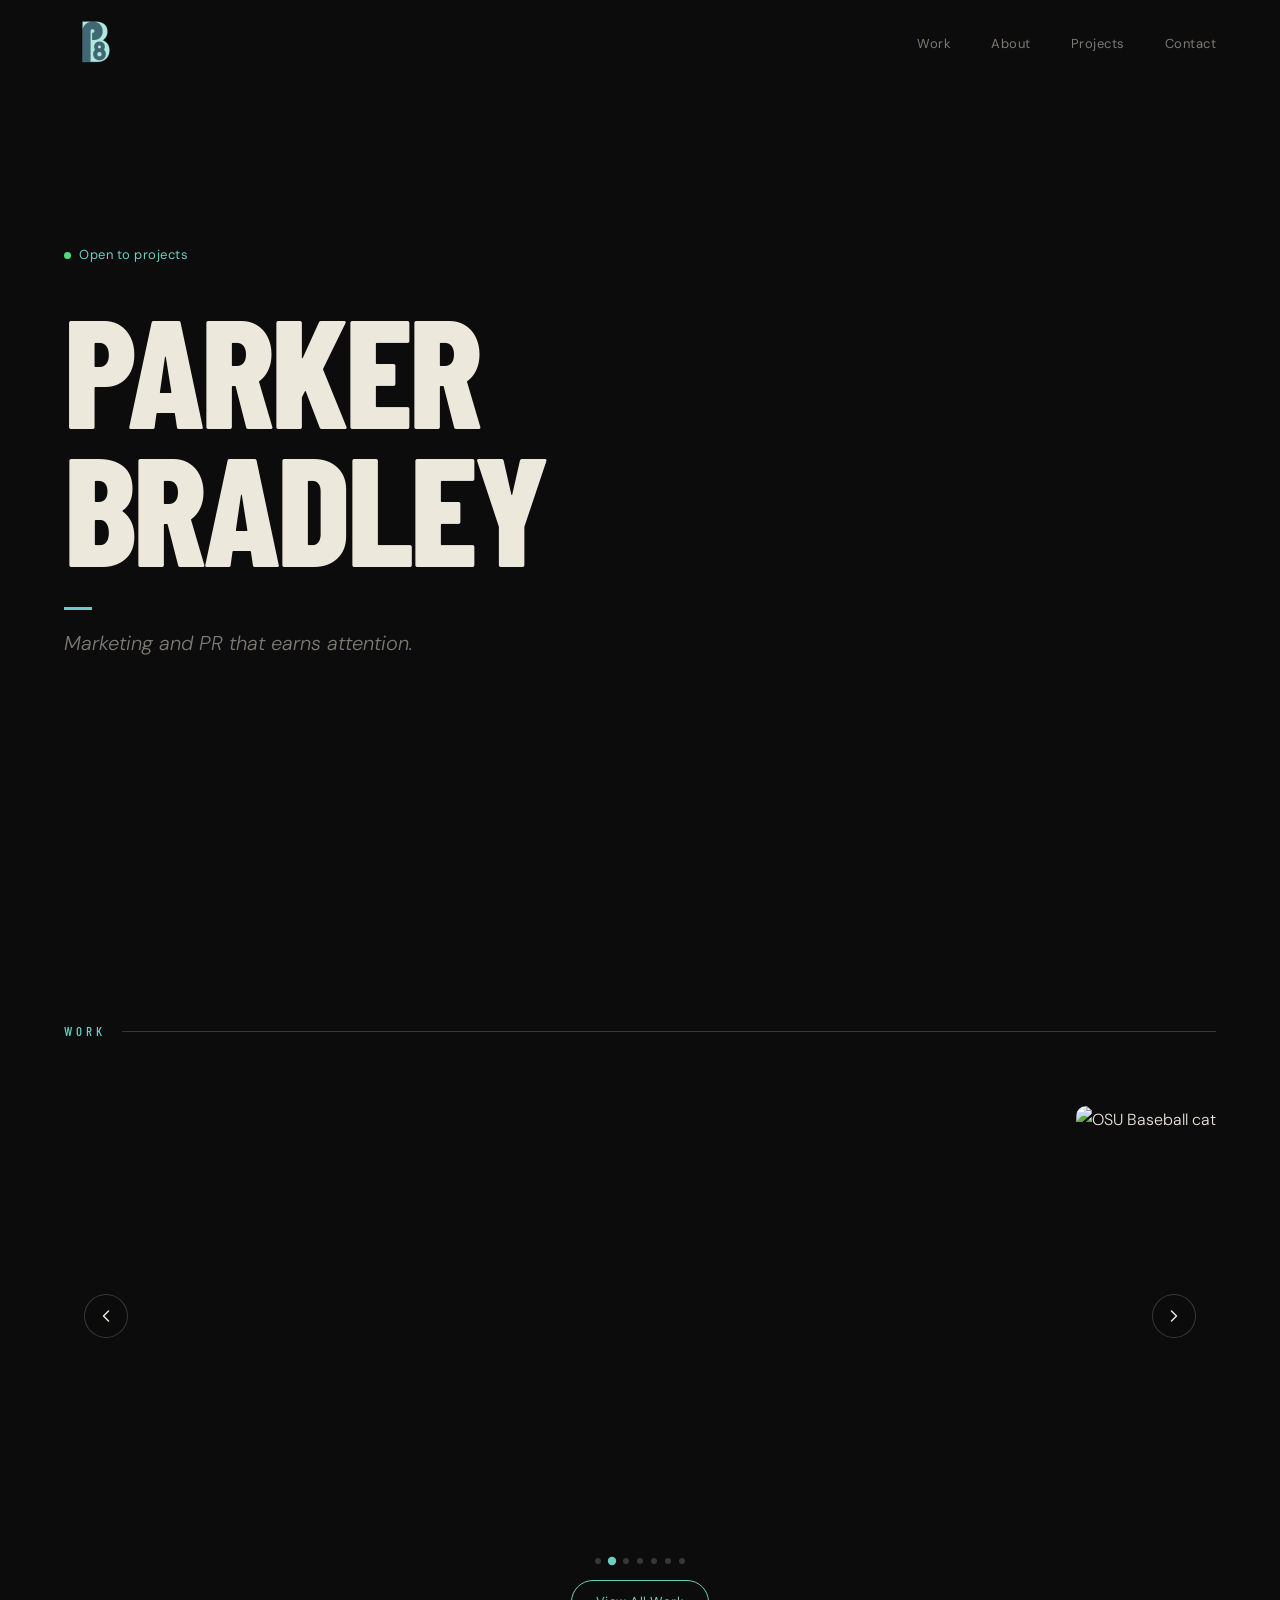
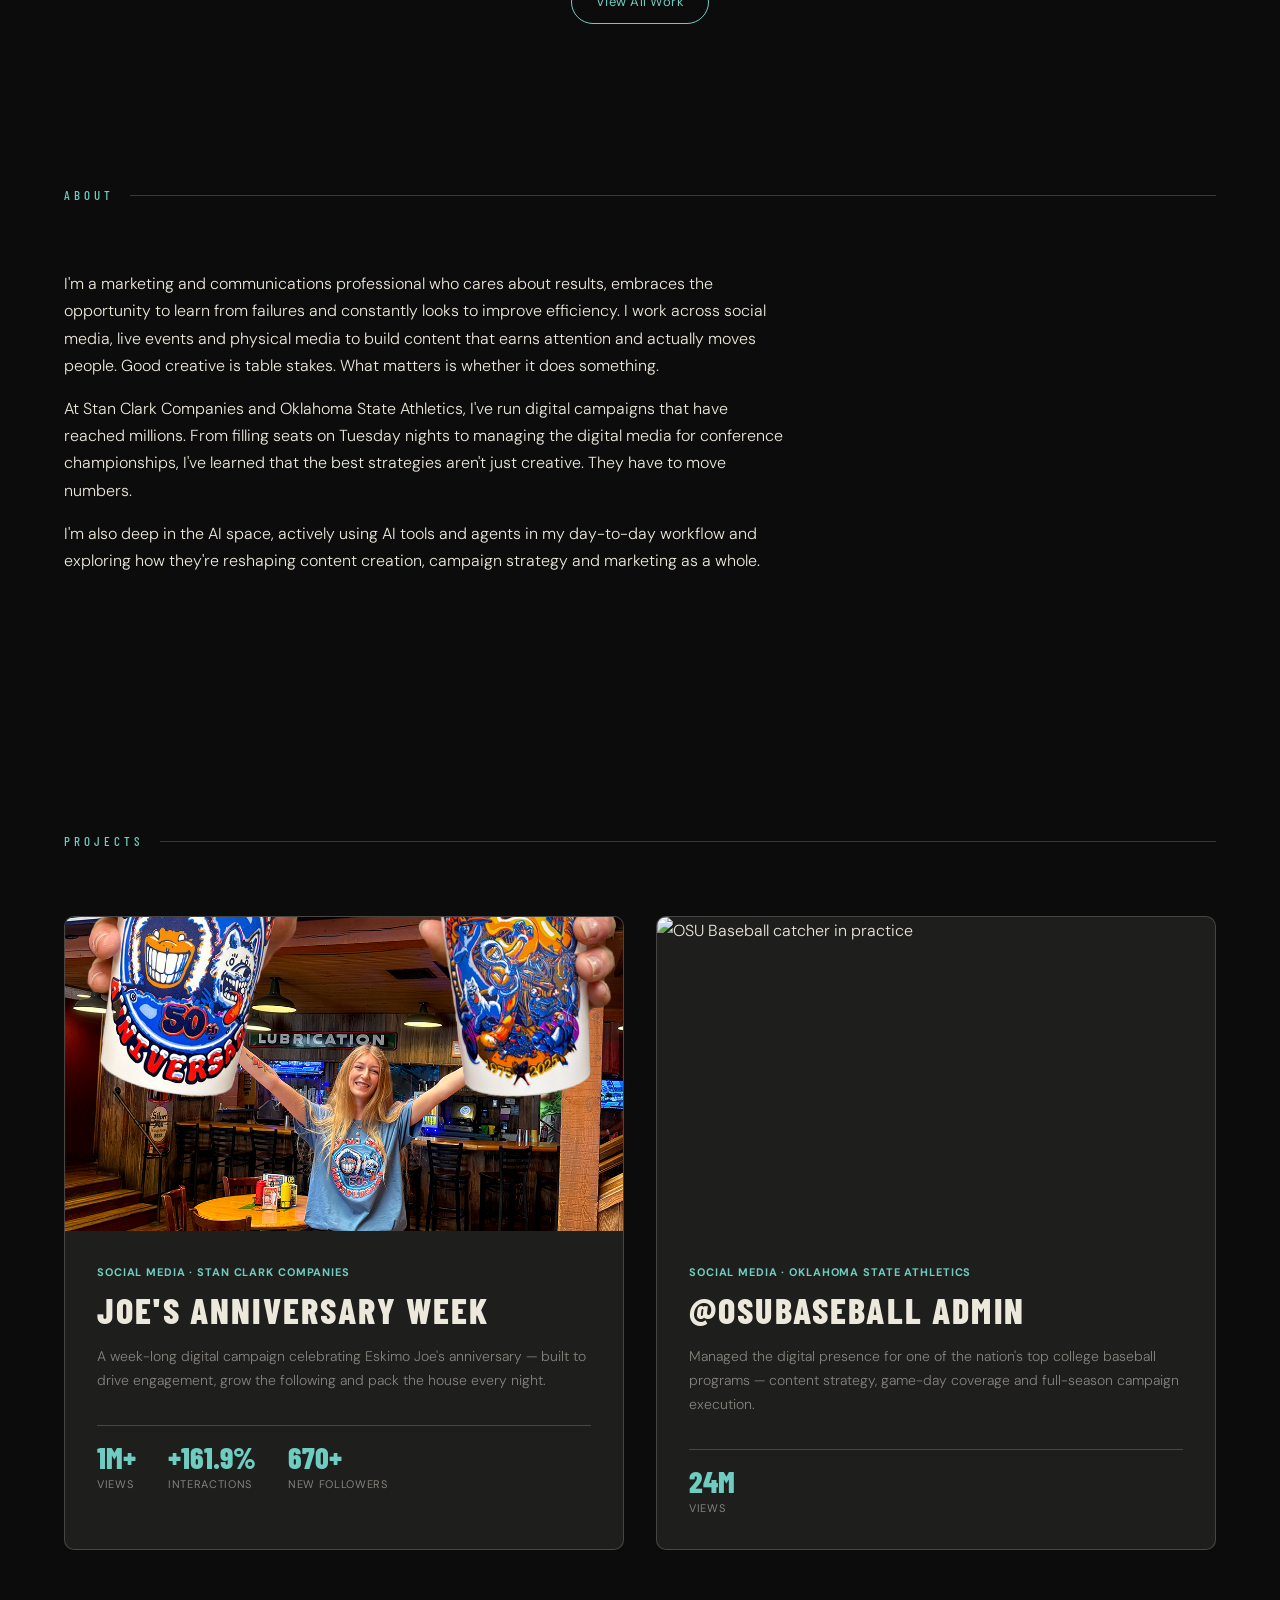
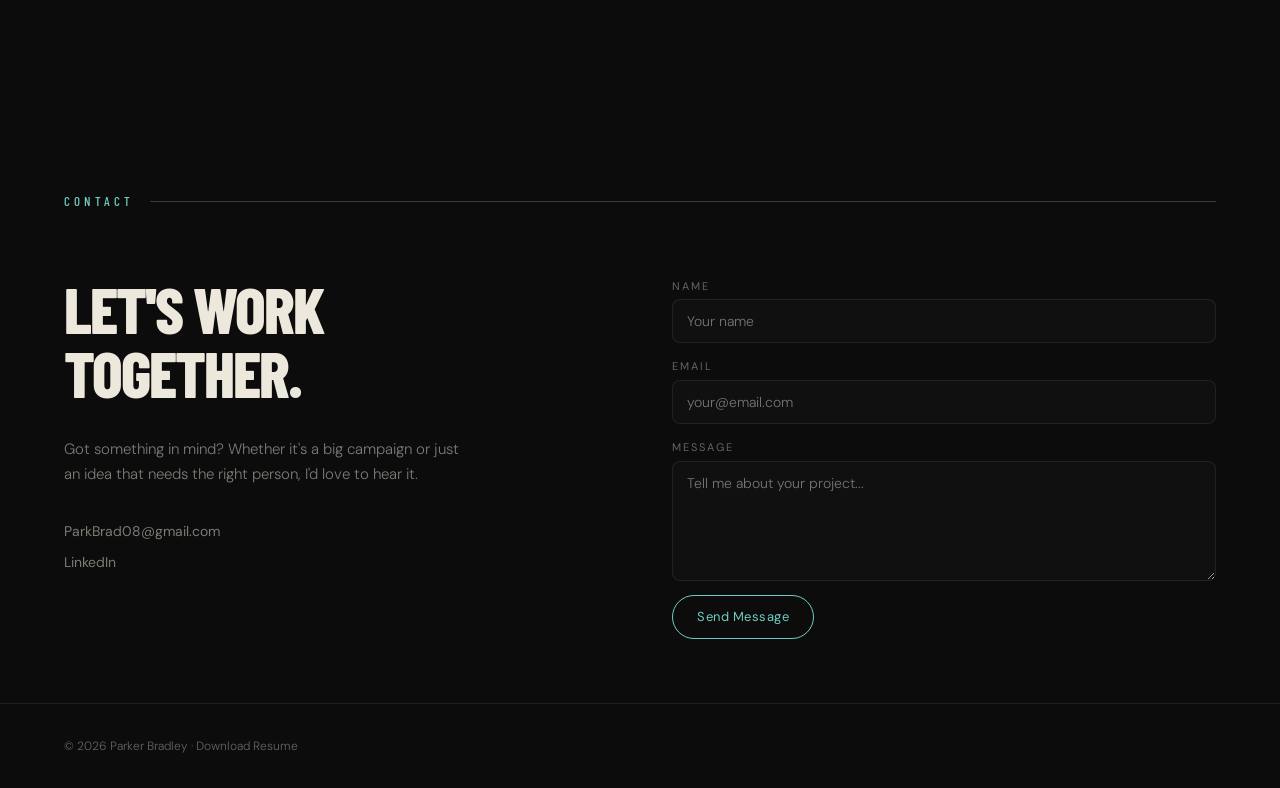
==== index.html @ 289e2619 "Increase project card title letter-spacing for readability Co-Authored-By: Claude Sonnet 4.6 <norepl" ====
<!DOCTYPE html>
<html lang="en">
<head>
  <meta charset="UTF-8">
  <meta name="viewport" content="width=device-width, initial-scale=1.0">
  <title>Parker Bradley — Marketing, Communications, AI</title>
  <meta name="description" content="Marketing and PR that earns attention. Portfolio of Parker Bradley — Marketing & PR Director for Eskimo Joe's and Mexico Joe's in Stillwater, OK.">

  <!-- Canonical -->
  <link rel="canonical" href="https://parkerbradley.xyz/">

  <!-- Open Graph -->
  <meta property="og:type" content="website">
  <meta property="og:url" content="https://parkerbradley.xyz/">
  <meta property="og:title" content="Parker Bradley — Marketing, Communications, AI">
  <meta property="og:description" content="Marketing and PR that earns attention. Portfolio of Parker Bradley — digital campaigns, social media and brand storytelling for Eskimo Joe's and Oklahoma State Athletics.">
  <meta property="og:image" content="https://parkerbradley.xyz/assets/img/og-image.png">
  <meta property="og:image:width" content="1200">
  <meta property="og:image:height" content="630">
  <meta property="og:site_name" content="Parker Bradley">
  <meta property="og:locale" content="en_US">

  <!-- Twitter / X Card -->
  <meta name="twitter:card" content="summary_large_image">
  <meta name="twitter:title" content="Parker Bradley — Marketing, Communications, AI">
  <meta name="twitter:description" content="Marketing and PR that earns attention. Portfolio of Parker Bradley — digital campaigns, social media and brand storytelling.">
  <meta name="twitter:image" content="https://parkerbradley.xyz/assets/img/og-image.png">

  <!-- JSON-LD Structured Data -->
  <script type="application/ld+json">
  {
    "@context": "https://schema.org",
    "@type": "Person",
    "name": "Parker Bradley",
    "jobTitle": "Marketing, Communications & AI",
    "url": "https://parkerbradley.xyz",
    "email": "ParkBrad08@gmail.com",
    "address": {
      "@type": "PostalAddress",
      "addressLocality": "Stillwater",
      "addressRegion": "OK",
      "addressCountry": "US"
    },
    "sameAs": [
      "https://linkedin.com/in/parker-bradley08"
    ],
    "worksFor": [
      {
        "@type": "Organization",
        "name": "Eskimo Joe's / Mexico Joe's (Stan Clark Companies)"
      }
    ],
    "knowsAbout": ["Marketing", "Public Relations", "Digital Media", "Social Media Strategy", "Content Creation", "Brand Storytelling"]
  }
  </script>

  <!-- Fonts -->
  <link rel="preconnect" href="https://fonts.googleapis.com">
  <link rel="preconnect" href="https://fonts.gstatic.com" crossorigin>
  <link href="https://fonts.googleapis.com/css2?family=Barlow+Condensed:ital,wght@0,500;0,700;0,800;1,800&family=DM+Sans:ital,wght@0,300;0,400;0,700;1,300&display=swap" rel="stylesheet">

  <!-- Favicon -->
  <link rel="icon" href="assets/img/pb8-logo.png" type="image/png">

  <link rel="stylesheet" href="assets/css/style.css?v=4">
</head>
<body>

  <a href="#main-content" class="skip-nav">Skip to main content</a>

  <!-- ===== NAV ===== -->
  <nav class="nav" id="nav">
    <a href="#hero" class="nav-logo" id="nav-logo">
      <img src="assets/img/pb8-logo.png" alt="PB8">
    </a>
    <div class="nav-links">
      <a href="#work" class="nav-link active">Work</a>
      <a href="#about" class="nav-link">About</a>
      <a href="#projects" class="nav-link">Projects</a>
      <a href="#contact" class="nav-link">Contact</a>
    </div>
  </nav>

  <main id="main-content">

  <!-- ===== HERO ===== -->
  <section class="hero" id="hero">
    <div class="hero-content">
      <div class="availability-badge">
        <span class="availability-dot"></span>
        Open to projects
      </div>
      <h1 class="hero-name">Parker<br>Bradley</h1>
      <div class="hero-accent-line"></div>
      <p class="hero-tagline">Marketing and PR that earns attention.</p>
    </div>
  </section>

  <!-- ===== WORK ===== -->
  <section class="section" id="work">
    <div class="section-header">
      <span class="section-label">Work</span>
      <span class="section-rule"></span>
    </div>

    <div class="carousel">
      <button class="carousel-btn carousel-btn--prev" aria-label="Previous">
        <svg width="20" height="20" viewBox="0 0 20 20" fill="none"><path d="M12.5 15L7.5 10L12.5 5" stroke="currentColor" stroke-width="1.5" stroke-linecap="round" stroke-linejoin="round"/></svg>
      </button>
      <div class="carousel-track" id="carousel-track">
        <div class="carousel-item" data-src="assets/video/hoco.mp4" data-type="video">
          <video src="assets/video/hoco.mp4" autoplay muted loop playsinline></video>
        </div>
        <div class="carousel-item" data-src="assets/video/ornament-stir.mp4" data-type="video">
          <video src="assets/video/ornament-stir.mp4" autoplay muted loop playsinline></video>
        </div>
        <div class="carousel-item" data-src="assets/img/48421152_240530_regional_prac_BSB-23.jpg" data-type="image">
          <img src="assets/img/48421152_240530_regional_prac_BSB-23.jpg" alt="OSU Baseball catcher in practice">
        </div>
        <div class="carousel-item" data-src="assets/video/potato.mp4" data-type="video">
          <video src="assets/video/potato.mp4" autoplay muted loop playsinline></video>
        </div>
        <div class="carousel-item" data-src="assets/video/glow-night.mp4" data-type="video">
          <video src="assets/video/glow-night.mp4" autoplay muted loop playsinline></video>
        </div>
        <div class="carousel-item" data-src="assets/video/cheese-fry.mp4" data-type="video">
          <video src="assets/video/cheese-fry.mp4" autoplay muted loop playsinline></video>
        </div>
        <div class="carousel-item" data-src="assets/video/ut-martin.mp4" data-type="video">
          <video src="assets/video/ut-martin.mp4" autoplay muted loop playsinline></video>
        </div>
      </div>
      <button class="carousel-btn carousel-btn--next" aria-label="Next">
        <svg width="20" height="20" viewBox="0 0 20 20" fill="none"><path d="M7.5 5L12.5 10L7.5 15" stroke="currentColor" stroke-width="1.5" stroke-linecap="round" stroke-linejoin="round"/></svg>
      </button>
    </div>

    <div class="carousel-dots" id="carousel-dots"></div>

    <div class="carousel-footer">
      <a href="work.html" class="btn-pill">View All Work</a>
    </div>

  </section>

  <!-- ===== ABOUT ===== -->
  <section class="section" id="about">
    <div class="section-header">
      <span class="section-label">About</span>
      <span class="section-rule"></span>
    </div>
    <div class="about-layout about-layout--full">
      <div class="about-text">
        <p>I'm a marketing and communications professional who cares about results, embraces the opportunity to learn from failures and constantly looks to improve efficiency. I work across social media, live events and physical media to build content that earns attention and actually moves people. Good creative is table stakes. What matters is whether it does something.</p>
        <p>At Stan Clark Companies and Oklahoma State Athletics, I've run digital campaigns that have reached millions. From filling seats on Tuesday nights to managing the digital media for conference championships, I've learned that the best strategies aren't just creative. They have to move numbers.</p>
        <p>I'm also deep in the AI space, actively using AI tools and agents in my day-to-day workflow and exploring how they're reshaping content creation, campaign strategy and marketing as a whole.</p>
      </div>
    </div>
  </section>

  <!-- ===== PROJECTS ===== -->
  <section class="section" id="projects">
    <div class="section-header fade-in">
      <span class="section-label">Projects</span>
      <span class="section-rule"></span>
    </div>

    <div class="projects-grid">

      <!-- Joe's Anniversary Week -->
      <div class="project-card">
        <div class="project-card-img">
          <img src="assets/img/anniv-big-cup.png" alt="Eskimo Joe's Anniversary Week">
        </div>
        <div class="project-card-body">
          <span class="project-tag">Social Media &middot; Stan Clark Companies</span>
          <h3 class="project-card-title">Joe's Anniversary Week</h3>
          <p class="project-card-desc">A week-long digital campaign celebrating Eskimo Joe's anniversary — built to drive engagement, grow the following and pack the house every night.</p>
          <div class="project-stats">
            <div class="project-stat">
              <span class="project-stat-value">1M+</span>
              <span class="project-stat-label">Views</span>
            </div>
            <div class="project-stat">
              <span class="project-stat-value">+161.9%</span>
              <span class="project-stat-label">Interactions</span>
            </div>
            <div class="project-stat">
              <span class="project-stat-value">670+</span>
              <span class="project-stat-label">New Followers</span>
            </div>
          </div>
        </div>
      </div>

      <!-- @OSUBaseball Admin -->
      <div class="project-card">
        <div class="project-card-img">
          <img src="assets/img/48421152_240530_regional_prac_BSB-23.jpg" alt="OSU Baseball catcher in practice">
        </div>
        <div class="project-card-body">
          <span class="project-tag">Social Media &middot; Oklahoma State Athletics</span>
          <h3 class="project-card-title">@OSUBaseball Admin</h3>
          <p class="project-card-desc">Managed the digital presence for one of the nation's top college baseball programs — content strategy, game-day coverage and full-season campaign execution.</p>
          <div class="project-stats">
            <div class="project-stat">
              <span class="project-stat-value">24M</span>
              <span class="project-stat-label">Views</span>
            </div>
          </div>
        </div>
      </div>

    </div>
  </section>

  <!-- ===== CONTACT ===== -->
  <section class="section section-contact" id="contact">
    <div class="section-header">
      <span class="section-label">Contact</span>
      <span class="section-rule"></span>
    </div>
    <div class="contact-layout">
      <div class="contact-text">
        <h2 class="contact-heading">Let's work<br>together.</h2>
        <p class="contact-sub">Got something in mind? Whether it's a big campaign or just an idea that needs the right person, I'd love to hear it.</p>
        <div class="contact-links">
          <a href="mailto:ParkBrad08@gmail.com" class="contact-link">ParkBrad08@gmail.com</a>
          <a href="https://linkedin.com/in/parker-bradley08" target="_blank" rel="noopener noreferrer" class="contact-link">LinkedIn</a>
        </div>
      </div>
      <form action="https://api.web3forms.com/submit" method="POST" class="contact-form" id="contact-form">
        <input type="hidden" name="access_key" value="7420db15-109c-4285-b51a-87194cfee9a8">
        <input type="hidden" name="subject" value="New Portfolio Contact — Parker Bradley">
        <input type="hidden" name="from_name" value="Portfolio Contact Form">
        <input type="checkbox" name="botcheck" style="display: none;">
        <div class="form-group">
          <label for="name">Name</label>
          <input type="text" id="name" name="name" placeholder="Your name" required>
        </div>
        <div class="form-group">
          <label for="email">Email</label>
          <input type="email" id="email" name="email" placeholder="your@email.com" required>
        </div>
        <div class="form-group">
          <label for="message">Message</label>
          <textarea id="message" name="message" placeholder="Tell me about your project..." required></textarea>
        </div>
        <button type="submit" class="btn-pill btn-submit">Send Message</button>
      </form>
    </div>
  </section>

  </main>

  <!-- ===== FOOTER ===== -->
  <footer class="footer">
    <span>&copy; 2026 Parker Bradley &middot; <a href="assets/docs/resume.pdf" download="Parker_Bradley_Resume.pdf">Download Resume</a></span>
  </footer>

  <!-- ===== LIGHTBOX ===== -->
  <div class="lightbox" id="lightbox" role="dialog" aria-modal="true" aria-label="Media viewer">
    <button class="lightbox-close" id="lightbox-close" aria-label="Close">&times;</button>
    <div class="lightbox-content" id="lightbox-content"></div>
  </div>

  <script src="assets/js/main.js?v=2"></script>
</body>
</html>
---- assets/css/style.css ----
/* ===== DESIGN TOKENS — Brand Guide v1.1 ===== */
:root {
  --bg: #0C0C0C;
  --cream: #EDE8DC;
  --mint: #6ECDC0;
  --teal: #4E8FA8;
  --cream-50: rgba(237, 232, 220, 0.5);
  --cream-40: rgba(237, 232, 220, 0.4);
  --cream-20: rgba(237, 232, 220, 0.2);
  --cream-08: rgba(237, 232, 220, 0.08);
  --green: #4ADE80;

  --font-display: 'Barlow Condensed', sans-serif;
  --font-body: 'DM Sans', sans-serif;

  --space-xs: 8px;
  --space-sm: 16px;
  --space-md: 32px;
  --space-lg: 64px;
  --space-xl: 120px;

  --page-margin: clamp(24px, 5vw, 80px);
  --max-width: 1200px;
  --radius: 10px;
}

/* ===== SKIP NAV ===== */
.skip-nav {
  position: absolute;
  top: -100%;
  left: 16px;
  z-index: 9999;
  padding: 8px 16px;
  background: var(--mint);
  color: var(--bg);
  font-size: 14px;
  font-weight: 700;
  border-radius: 0 0 8px 8px;
  transition: top 0.2s;
}

.skip-nav:focus {
  top: 0;
}

/* ===== RESET ===== */
*, *::before, *::after { margin: 0; padding: 0; box-sizing: border-box; }

html {
  scroll-behavior: smooth;
  scrollbar-width: thin;
  scrollbar-color: var(--cream-20) transparent;
}

body {
  font-family: var(--font-body);
  font-weight: 300;
  font-size: 16px;
  color: var(--cream);
  background: var(--bg);
  -webkit-font-smoothing: antialiased;
  line-height: 1.7;
}

img, video { display: block; max-width: 100%; }
a { color: inherit; text-decoration: none; }

h1, h2, h3 {
  font-family: var(--font-display);
  font-weight: 800;
  color: var(--cream);
  line-height: 1;
  text-transform: uppercase;
  letter-spacing: -3px;
}

/* ===== NAV ===== */
.nav {
  position: fixed;
  top: 0;
  left: 0;
  right: 0;
  z-index: 100;
  display: flex;
  align-items: center;
  justify-content: space-between;
  padding: 20px var(--page-margin);
  height: 88px;
  transition: background 0.3s;
}

.nav.scrolled {
  background: rgba(12, 12, 12, 0.9);
  backdrop-filter: blur(20px);
  -webkit-backdrop-filter: blur(20px);
}

.nav-logo {
  opacity: 0;
  transition: opacity 0.4s ease, transform 0.2s ease;
  transform-origin: center center;
}

.nav-logo.visible {
  opacity: 1;
}

.nav-logo:hover {
  transform: scale(1.08);
}

.nav-logo img {
  height: 48px;
  width: auto;
}

.nav-links {
  display: flex;
  gap: 40px;
}

.nav-link {
  font-family: var(--font-body);
  font-size: 13px;
  font-weight: 400;
  color: var(--cream-50);
  transition: color 0.25s ease-out;
  letter-spacing: 0.5px;
  cursor: pointer;
}

.nav-link:hover,
.nav-link.active {
  color: var(--mint);
}

.nav-link:focus-visible {
  outline: 2px solid var(--mint);
  outline-offset: 4px;
  border-radius: 2px;
}

/* ===== HERO ===== */
.hero {
  position: relative;
  min-height: 100vh;
  display: flex;
  align-items: center;
  padding: 0 var(--page-margin);
  overflow: hidden;
}

.hero-content {
  max-width: var(--max-width);
  width: 100%;
}

.availability-badge {
  display: inline-flex;
  align-items: center;
  gap: 8px;
  font-size: 13px;
  font-weight: 400;
  color: var(--mint);
  margin-bottom: var(--space-md);
  letter-spacing: 0.5px;
}

.availability-dot {
  width: 7px;
  height: 7px;
  border-radius: 50%;
  background: var(--green);
  flex-shrink: 0;
  animation: pulse-dot 2.4s ease-out infinite;
}

@keyframes pulse-dot {
  0%, 100% { box-shadow: 0 0 0 0 rgba(74, 222, 128, 0.5); }
  50% { box-shadow: 0 0 0 5px rgba(74, 222, 128, 0); }
}

.hero-name {
  font-size: clamp(64px, 12vw, 160px);
  font-weight: 800;
  letter-spacing: -4px;
  line-height: 0.9;
  margin-bottom: var(--space-md);
}

.hero-accent-line {
  width: 28px;
  height: 3px;
  background: var(--mint);
  margin-bottom: var(--space-sm);
}

.hero-tagline {
  font-family: var(--font-body);
  font-size: clamp(16px, 2vw, 20px);
  font-weight: 300;
  font-style: italic;
  color: var(--cream-50);
  max-width: 480px;
}

.hero-section-number {
  position: absolute;
  right: var(--page-margin);
  top: 50%;
  transform: translateY(-50%);
  font-family: var(--font-display);
  font-weight: 800;
  font-size: clamp(120px, 20vw, 280px);
  color: var(--cream-08);
  line-height: 1;
  pointer-events: none;
  user-select: none;
}

/* ===== SECTIONS ===== */
.section {
  padding: var(--space-xl) var(--page-margin);
  max-width: calc(var(--max-width) + var(--page-margin) * 2);
  margin: 0 auto;
}

.section-header {
  display: flex;
  align-items: center;
  gap: var(--space-sm);
  margin-bottom: var(--space-lg);
}

.section-label {
  font-family: var(--font-display);
  font-weight: 500;
  font-size: 13px;
  text-transform: uppercase;
  letter-spacing: 4px;
  color: var(--mint);
  flex-shrink: 0;
}

.section-rule {
  flex: 1;
  height: 1px;
  background: var(--cream-20);
}

/* ===== PROJECT — Featured (large, image left + details right) ===== */
.project-featured {
  display: grid;
  grid-template-columns: 55% 1fr;
  gap: var(--space-lg);
  margin-bottom: var(--space-xl);
  align-items: start;
}

.project-image {
  position: relative;
  border-radius: var(--radius);
  overflow: hidden;
}

.project-image-placeholder {
  width: 100%;
  height: 100%;
  background: linear-gradient(135deg, #141414, #1a1f1e);
}

/* Video sits at its natural aspect ratio */
.project-video {
  display: block;
  width: 100%;
  height: auto;
  transition: filter 0.4s ease-out;
}

.project-image:hover .project-video {
  filter: brightness(0.35);
}

/* Hover overlay: content floats above darkened video */
.project-hover-overlay {
  position: absolute;
  inset: 0;
  z-index: 2;
  display: flex;
  flex-direction: column;
  justify-content: flex-end;
  padding: var(--space-lg);
  opacity: 0;
  transform: translateY(10px);
  transition: opacity 0.4s ease-out, transform 0.4s ease-out;
  pointer-events: none;
}

.project-image:hover .project-hover-overlay {
  opacity: 1;
  transform: translateY(0);
}

.project-hover-title {
  font-size: clamp(28px, 3.5vw, 48px);
  letter-spacing: -2px;
  color: var(--cream);
  margin: 6px 0 var(--space-sm);
  line-height: 1;
}

.project-hover-desc {
  font-size: 14px;
  font-weight: 300;
  color: var(--cream-50);
  line-height: 1.6;
  margin-bottom: var(--space-md);
  max-width: 380px;
}

.project-hover-metric {
  display: flex;
  flex-direction: column;
}

/* View label + category overlay sit above ::after */
.project-view-label {
  position: absolute;
  bottom: calc(var(--space-md) + 26px);
  left: var(--space-md);
  font-family: var(--font-body);
  font-size: 14px;
  font-weight: 400;
  color: var(--cream);
  letter-spacing: 0.5px;
  z-index: 2;
  opacity: 0;
  transition: opacity 0.3s ease-out;
}

.project-image:hover .project-view-label {
  opacity: 1;
}

/* Videos inside compact grid rows */
.project-row-image video {
  width: 100%;
  height: 100%;
  object-fit: cover;
  display: block;
}

/* ===== MEDIA REEL ===== */
.media-reel {
  margin-bottom: var(--space-xs);
  position: relative;
}

.media-reel--collapsed .media-grid {
  max-height: 1300px;
  overflow: hidden;
  -webkit-mask-image: linear-gradient(to bottom, black 0%, black 62%, rgba(0,0,0,0.4) 82%, transparent 100%);
  mask-image: linear-gradient(to bottom, black 0%, black 62%, rgba(0,0,0,0.4) 82%, transparent 100%);
}

.media-reel-fade {
  display: none;
}

.media-reel-toggle {
  display: none;
  position: absolute;
  bottom: 32px;
  left: 50%;
  opacity: 0;
  transform: translateX(-50%) scale(0.65) translateY(16px);
  transition: opacity 0.7s cubic-bezier(0.2, 0, 0, 1),
              transform 0.7s cubic-bezier(0.2, 0, 0, 1);
  z-index: 2;
}

.media-reel-toggle.animate-in {
  opacity: 1;
  transform: translateX(-50%) scale(1) translateY(0);
}

.media-reel--collapsed .media-reel-toggle {
  display: block;
}

@media (prefers-reduced-motion: reduce) {
  .media-reel-toggle {
    opacity: 1;
    transform: translateX(-50%);
    transition: none;
  }
}

.media-grid {
  columns: 3;
  column-gap: 4px;
}

.media-item {
  position: relative;
  overflow: hidden;
  cursor: pointer;
  background: #141414;
  break-inside: avoid;
  margin-bottom: 4px;
  display: block;
}

.media-item video,
.media-item img {
  width: 100%;
  height: auto;
  display: block;
  transition: transform 0.4s ease-out;
}

.media-item:hover video,
.media-item:hover img {
  transform: scale(1.04);
}

/* ===== LIGHTBOX ===== */
.lightbox {
  position: fixed;
  inset: 0;
  z-index: 1000;
  background: rgba(0, 0, 0, 0.92);
  display: flex;
  align-items: center;
  justify-content: center;
  opacity: 0;
  pointer-events: none;
  transition: opacity 0.3s ease-out;
}

.lightbox.open {
  opacity: 1;
  pointer-events: auto;
}

.lightbox-content {
  position: relative;
  max-width: min(90vw, 1100px);
  max-height: 90vh;
  display: flex;
  align-items: center;
  justify-content: center;
}

.lightbox-content video {
  max-width: 100%;
  max-height: 90vh;
  width: auto;
  height: auto;
  border-radius: var(--radius);
  display: block;
}

.lightbox-content img {
  max-width: 100%;
  max-height: 90vh;
  width: auto;
  height: auto;
  border-radius: var(--radius);
  display: block;
}

.lightbox-close {
  position: fixed;
  top: 24px;
  right: 28px;
  background: none;
  border: none;
  color: var(--cream);
  font-size: 36px;
  line-height: 1;
  cursor: pointer;
  opacity: 0.6;
  transition: opacity 0.2s ease-out;
  z-index: 1001;
  padding: 4px 8px;
}

.lightbox-close:hover {
  opacity: 1;
}

.project-category-overlay {
  position: absolute;
  bottom: var(--space-md);
  left: var(--space-md);
  font-family: var(--font-display);
  font-size: 11px;
  font-weight: 500;
  text-transform: uppercase;
  letter-spacing: 4px;
  color: var(--mint);
  z-index: 1;
}

.project-details {
  padding-top: var(--space-md);
}

.project-category {
  font-family: var(--font-display);
  font-size: 12px;
  font-weight: 500;
  text-transform: uppercase;
  letter-spacing: 4px;
  color: var(--cream-50);
  display: block;
  margin-bottom: var(--space-xs);
}

.project-title {
  font-size: clamp(32px, 4vw, 56px);
  letter-spacing: -2px;
  margin-bottom: var(--space-md);
}

.project-desc {
  font-size: 15px;
  font-weight: 300;
  color: var(--cream-50);
  line-height: 1.7;
  margin-bottom: var(--space-lg);
  max-width: 440px;
}

.project-metrics {
  display: flex;
  gap: var(--space-lg);
  margin-bottom: var(--space-md);
}

.project-metric {
  display: flex;
  flex-direction: column;
}

.metric-number {
  font-family: var(--font-display);
  font-weight: 700;
  font-size: clamp(40px, 5vw, 64px);
  color: var(--mint);
  line-height: 1;
  letter-spacing: -2px;
}

.metric-label {
  font-size: 12px;
  font-weight: 400;
  color: var(--cream-40);
  margin-top: 4px;
}

/* ===== PILL BUTTON ===== */
.btn-pill {
  display: inline-block;
  padding: 10px 24px;
  font-family: var(--font-body);
  font-size: 13px;
  font-weight: 400;
  color: var(--mint);
  background: transparent;
  border: 1.5px solid var(--mint);
  border-radius: 999px;
  cursor: pointer;
  transition: background 0.25s ease-out, color 0.25s ease-out;
  letter-spacing: 0.5px;
  min-height: 44px;
  min-width: 44px;
}

.btn-pill:hover {
  background: var(--mint);
  color: var(--bg);
}

.btn-pill:focus-visible {
  outline: 2px solid var(--mint);
  outline-offset: 4px;
}

/* ===== PROJECT GRID (compact rows) ===== */
.project-grid {
  display: flex;
  flex-direction: column;
  gap: 2px;
}

.project-row {
  display: grid;
  grid-template-columns: 240px 1fr;
  background: rgba(20, 20, 20, 0.6);
  border-radius: var(--radius);
  overflow: hidden;
  cursor: pointer;
  border-left: 3px solid transparent;
  transition: background 0.25s ease-out, border-color 0.25s ease-out;
}

.project-row:hover {
  background: rgba(30, 30, 30, 0.8);
  border-color: var(--mint);
}

.project-row--text-only {
  grid-template-columns: 1fr;
}

.project-row-image {
  aspect-ratio: 16 / 10;
  overflow: hidden;
}

.project-row-image .project-image-placeholder {
  padding: 0;
}

.project-row-text {
  padding: var(--space-md);
  display: flex;
  flex-direction: column;
  justify-content: center;
}

.project-row-title {
  font-family: var(--font-body);
  font-size: 18px;
  font-weight: 700;
  text-transform: none;
  letter-spacing: 0;
  color: var(--cream);
  margin-bottom: var(--space-xs);
  line-height: 1.3;
}

.project-row-desc {
  font-size: 14px;
  font-weight: 300;
  color: var(--cream-50);
  line-height: 1.6;
}

/* Tighten gap between media reel and About */
#work { padding-bottom: 8px; }
#about { padding-top: var(--space-md); }

/* ===== ABOUT ===== */
.about-layout {
  display: grid;
  grid-template-columns: 280px 1fr;
  gap: var(--space-lg);
  align-items: start;
}

.about-layout--full {
  grid-template-columns: 1fr;
  max-width: 720px;
}

.about-photo-placeholder {
  width: 100%;
  aspect-ratio: 3 / 4;
  background: linear-gradient(135deg, #141414, #1a1f1e);
  border-radius: var(--radius);
  display: flex;
  align-items: center;
  justify-content: center;
  color: var(--cream-40);
  font-size: 14px;
}

.about-text p {
  font-size: 16px;
  font-weight: 300;
  color: var(--cream);
  line-height: 1.7;
  margin-bottom: var(--space-sm);
}

.testimonial {
  border-left: 2px solid var(--mint);
  padding-left: var(--space-sm);
  margin-top: var(--space-md);
}

.testimonial blockquote {
  font-style: italic;
  font-size: 15px;
  font-weight: 300;
  color: var(--cream);
  line-height: 1.6;
  margin-bottom: var(--space-xs);
}

.testimonial cite {
  font-size: 12px;
  font-style: normal;
  color: var(--cream-40);
}

/* ===== CONTACT ===== */
.section-contact {
  padding-bottom: var(--space-lg);
}

.contact-layout {
  display: grid;
  grid-template-columns: 1fr 1fr;
  gap: var(--space-lg);
  align-items: start;
}

.contact-heading {
  font-size: clamp(40px, 5vw, 64px);
  letter-spacing: -2px;
  margin-bottom: var(--space-md);
}

.contact-sub {
  font-size: 15px;
  font-weight: 300;
  color: var(--cream-50);
  line-height: 1.7;
  margin-bottom: var(--space-md);
  max-width: 400px;
}

.contact-links {
  display: flex;
  flex-direction: column;
  gap: var(--space-xs);
}

.contact-link {
  font-size: 14px;
  font-weight: 400;
  color: var(--cream-50);
  transition: color 0.25s ease-out;
  cursor: pointer;
  text-underline-offset: 3px;
}

.contact-link:hover {
  color: var(--mint);
  text-decoration: underline;
}

.contact-link:focus-visible {
  outline: 2px solid var(--mint);
  outline-offset: 4px;
  border-radius: 2px;
}

.contact-form {
  display: flex;
  flex-direction: column;
  gap: 14px;
}

.form-group {
  display: flex;
  flex-direction: column;
  gap: 4px;
}

.form-group label {
  font-size: 11px;
  font-weight: 400;
  text-transform: uppercase;
  letter-spacing: 2px;
  color: var(--cream-40);
}

.form-group input,
.form-group textarea {
  padding: 12px 14px;
  background: rgba(20, 20, 20, 0.6);
  border: 1px solid var(--cream-08);
  border-radius: 8px;
  color: var(--cream);
  font-family: var(--font-body);
  font-size: 14px;
  font-weight: 300;
  transition: border-color 0.3s;
  resize: vertical;
}

.form-group input:focus,
.form-group textarea:focus {
  outline: 2px solid var(--mint);
  outline-offset: 0px;
  border-color: var(--mint);
}

.form-group textarea {
  min-height: 120px;
}

.btn-submit {
  align-self: flex-start;
}

/* ===== FOOTER ===== */
.footer {
  padding: var(--space-md) var(--page-margin);
  border-top: 1px solid var(--cream-08);
  font-size: 12px;
  font-weight: 300;
  color: var(--cream-40);
}

.footer a {
  color: var(--cream-40);
  transition: color 0.25s ease-out;
  cursor: pointer;
}

.footer a:hover {
  color: var(--mint);
}

.footer a:focus-visible {
  outline: 2px solid var(--mint);
  outline-offset: 4px;
  border-radius: 2px;
}

/* ===== CAROUSEL ===== */
.carousel {
  position: relative;
  margin-bottom: var(--space-sm);
}

.carousel-track {
  display: flex;
  align-items: center;
  overflow-x: scroll;
  scroll-snap-type: x mandatory;
  -webkit-overflow-scrolling: touch;
  gap: 16px;
  scrollbar-width: none;
  cursor: grab;
}

.carousel-track:active {
  cursor: grabbing;
}

.carousel-track::-webkit-scrollbar {
  display: none;
}


.carousel-item {
  flex-shrink: 0;
  height: 420px;
  scroll-snap-align: center;
  border-radius: var(--radius);
  overflow: hidden;
  cursor: pointer;
}

.carousel-item video,
.carousel-item img {
  height: 420px;
  width: auto;
  display: block;
}

@media (max-width: 600px) {
  .carousel-item { height: 260px; }
  .carousel-item video,
  .carousel-item img { height: 260px; }
}

.carousel-btn {
  position: absolute;
  top: 50%;
  transform: translateY(-50%);
  z-index: 10;
  background: rgba(12, 12, 12, 0.6);
  border: 1px solid var(--cream-20);
  color: var(--cream);
  width: 44px;
  height: 44px;
  border-radius: 50%;
  cursor: pointer;
  display: flex;
  align-items: center;
  justify-content: center;
  transition: background 0.25s ease-out, border-color 0.25s ease-out;
  backdrop-filter: blur(8px);
  -webkit-backdrop-filter: blur(8px);
}

.carousel-btn:hover {
  background: rgba(12, 12, 12, 0.9);
  border-color: var(--mint);
}

.carousel-btn:focus-visible {
  outline: 2px solid var(--mint);
  outline-offset: 3px;
}

.carousel-btn--prev { left: 20px; }
.carousel-btn--next { right: 20px; }

.carousel-dots {
  display: flex;
  justify-content: center;
  gap: 8px;
  margin: var(--space-md) 0 var(--space-sm);
}

.carousel-dot {
  width: 6px;
  height: 6px;
  border-radius: 50%;
  background: var(--cream-20);
  border: none;
  cursor: pointer;
  padding: 0;
  transition: background 0.25s ease-out, transform 0.25s ease-out;
}

.carousel-dot.active {
  background: var(--mint);
  transform: scale(1.4);
}

.carousel-footer {
  display: flex;
  justify-content: center;
  padding-bottom: var(--space-xl);
}

@media (max-width: 600px) {
  .carousel-item { width: 82%; }
  .carousel-btn--prev { left: 8px; }
  .carousel-btn--next { right: 8px; }
}

/* ===== PROJECTS ===== */
.projects-grid {
  display: grid;
  grid-template-columns: 1fr 1fr;
  gap: var(--space-md);
}

.project-card {
  background: var(--cream-08);
  border: 1px solid var(--cream-20);
  border-radius: var(--radius);
  overflow: hidden;
  transition: border-color 0.25s ease-out, transform 0.25s ease-out;
}

.project-card:hover {
  border-color: var(--mint);
  transform: translateY(-2px);
}

.project-card-img {
  width: 100%;
  aspect-ratio: 16 / 9;
  overflow: hidden;
}

.project-card-img img {
  width: 100%;
  height: 100%;
  object-fit: cover;
  display: block;
  transition: transform 0.4s ease-out;
}

.project-card:hover .project-card-img img {
  transform: scale(1.04);
}

.project-card-body {
  padding: var(--space-md);
}

.project-tag {
  font-family: 'DM Sans', sans-serif;
  font-size: 11px;
  font-weight: 700;
  letter-spacing: 0.08em;
  text-transform: uppercase;
  color: var(--mint);
  display: block;
  margin-bottom: var(--space-xs);
}

.project-card-title {
  font-family: 'Barlow Condensed', sans-serif;
  font-size: 36px;
  font-weight: 800;
  letter-spacing: 0.06em;
  color: var(--cream);
  text-transform: uppercase;
  line-height: 1.1;
  margin: var(--space-xs) 0 var(--space-sm);
}

.project-card-desc {
  font-size: 14px;
  font-weight: 300;
  line-height: 1.7;
  color: var(--cream-50);
  margin-bottom: var(--space-md);
}

.project-stats {
  display: flex;
  gap: var(--space-md);
  padding-top: var(--space-sm);
  border-top: 1px solid var(--cream-20);
}

.project-stat {
  display: flex;
  flex-direction: column;
  gap: 3px;
}

.project-stat-value {
  font-family: 'Barlow Condensed', sans-serif;
  font-size: 30px;
  font-weight: 800;
  color: var(--mint);
  line-height: 1;
}

.project-stat-label {
  font-size: 11px;
  font-weight: 400;
  letter-spacing: 0.06em;
  text-transform: uppercase;
  color: var(--cream-50);
}

@media (max-width: 700px) {
  .projects-grid {
    grid-template-columns: 1fr;
  }
}

/* ===== WORK PAGE GRID ===== */
.work-page .section {
  padding-top: calc(88px + var(--space-lg));
}

/* ===== SCROLL ANIMATIONS ===== */
.fade-in {
  opacity: 0;
  transform: translateY(24px);
  transition: opacity 0.6s ease-out, transform 0.6s ease-out;
}

.fade-in.visible {
  opacity: 1;
  transform: translateY(0);
}

/* Stagger project rows */
.project-row:nth-child(1).fade-in { transition-delay: 0ms; }
.project-row:nth-child(2).fade-in { transition-delay: 80ms; }
.project-row:nth-child(3).fade-in { transition-delay: 160ms; }

/* Hero name reveal */
.hero-name {
  opacity: 0;
  transform: translateY(100px);
  transition: opacity 0.8s cubic-bezier(0.2, 0, 0, 1),
              transform 0.8s cubic-bezier(0.2, 0, 0, 1);
}

.hero-name.visible {
  opacity: 1;
  transform: translateY(0);
}

/* Hero accent line */
.hero-accent-line {
  width: 0;
  transition: width 0.6s cubic-bezier(0.2, 0, 0, 1) 0.4s;
}

.hero-accent-line.visible {
  width: 28px;
}

/* ===== RESPONSIVE ===== */
@media (max-width: 900px) {
  .media-grid {
    columns: 2;
  }

  .project-featured {
    grid-template-columns: 1fr;
    gap: var(--space-md);
  }

  .contact-layout {
    grid-template-columns: 1fr;
    gap: var(--space-lg);
  }

  .about-layout {
    grid-template-columns: 1fr;
    gap: var(--space-md);
  }

  .about-photo-placeholder {
    max-width: 200px;
  }

  .project-row {
    grid-template-columns: 180px 1fr;
  }

  .hero-section-number {
    font-size: 100px;
    right: var(--page-margin);
  }
}

@media (max-width: 600px) {
  :root {
    --space-xl: 80px;
  }

  .media-grid {
    columns: 2;
    column-gap: 2px;
  }

  .media-item {
    margin-bottom: 2px;
  }

  .hero-name {
    font-size: 48px;
    letter-spacing: -2px;
  }

  .hero-section-number {
    display: none;
  }

  .nav-links {
    gap: 24px;
  }

  .nav-link {
    font-size: 12px;
  }

  .nav-logo img {
    height: 36px;
    width: auto;
  }

  .project-row {
    grid-template-columns: 1fr;
  }

  .project-row-image {
    aspect-ratio: 16 / 9;
  }

  .metric-number {
    font-size: 36px;
  }

  .contact-heading {
    font-size: 36px;
    letter-spacing: -1px;
  }
}

/* ===== REDUCED MOTION ===== */
@media (prefers-reduced-motion: reduce) {
  *, *::before, *::after {
    animation-duration: 0.01ms !important;
    animation-iteration-count: 1 !important;
    transition-duration: 0.01ms !important;
  }

  .fade-in {
    opacity: 1;
    transform: none;
  }

  .hero-name {
    opacity: 1;
    transform: none;
  }

  .hero-accent-line {
    width: 28px;
    transition: none;
  }
}
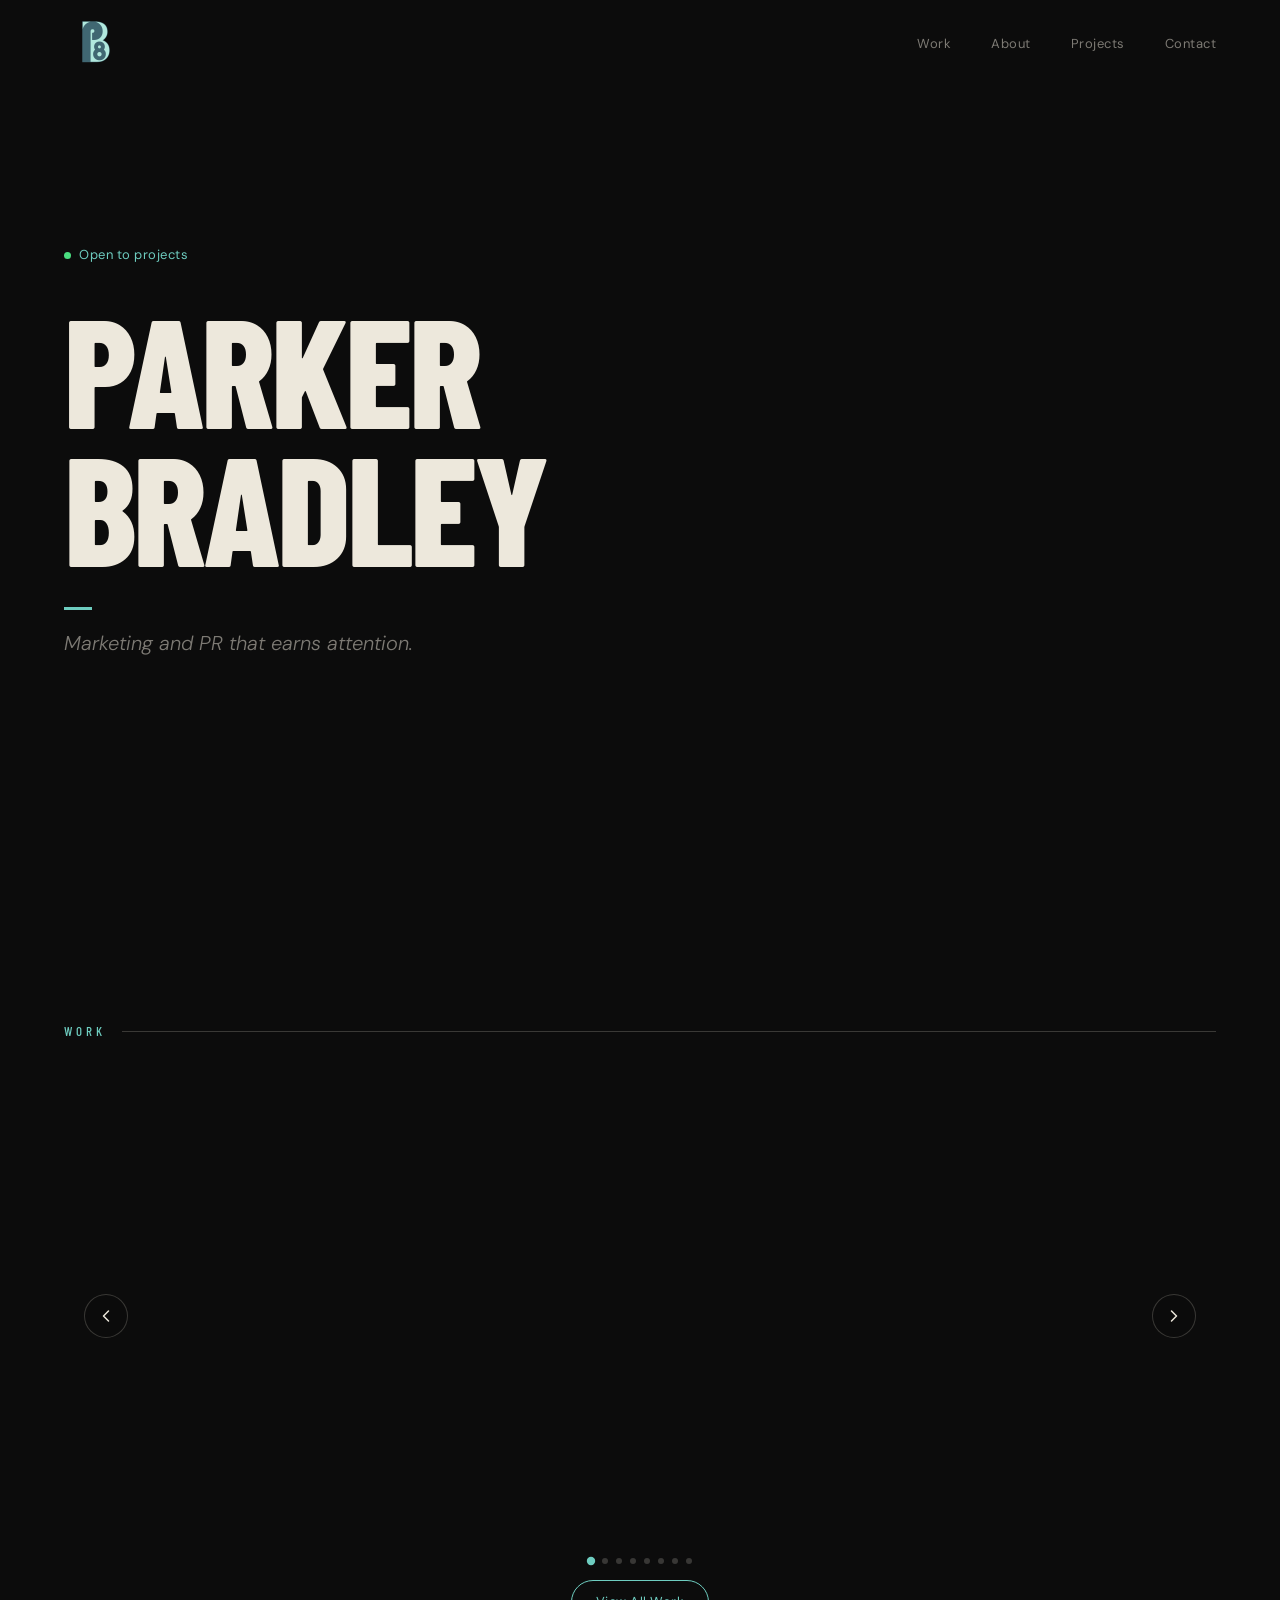
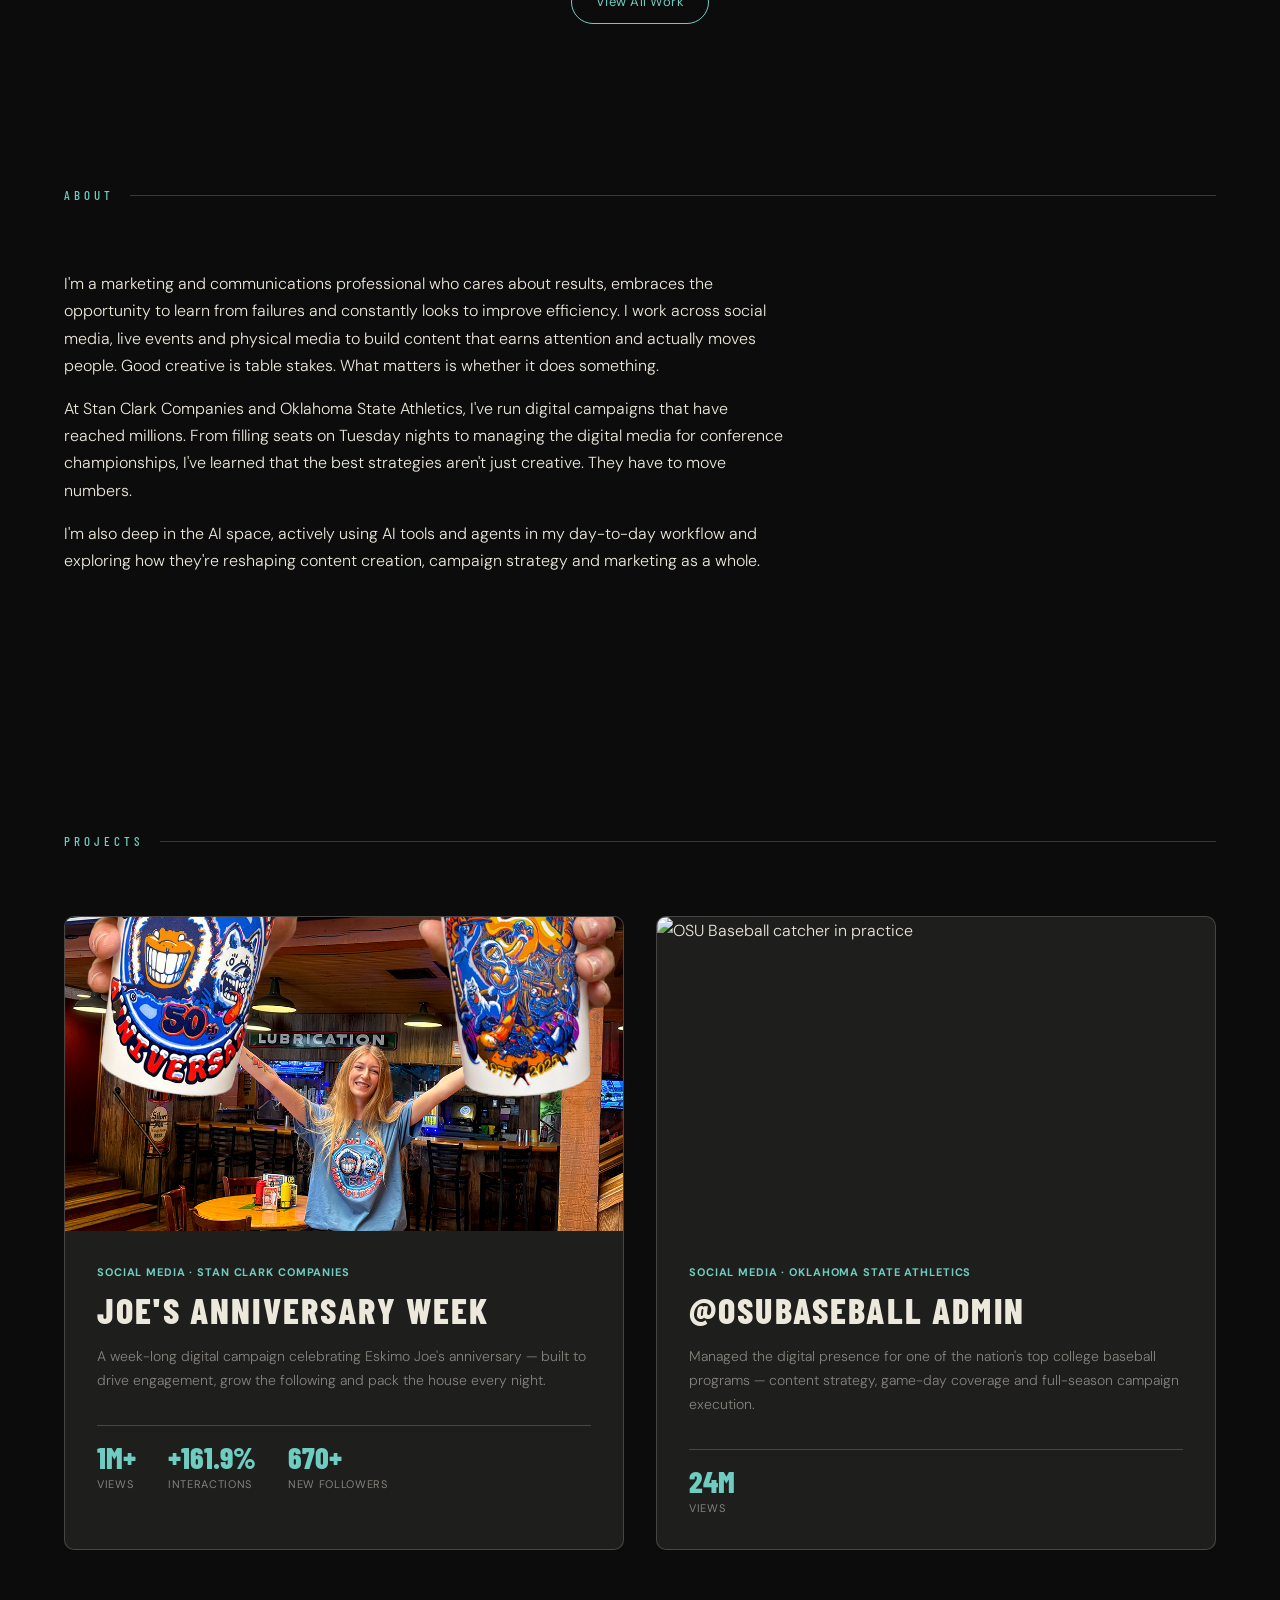
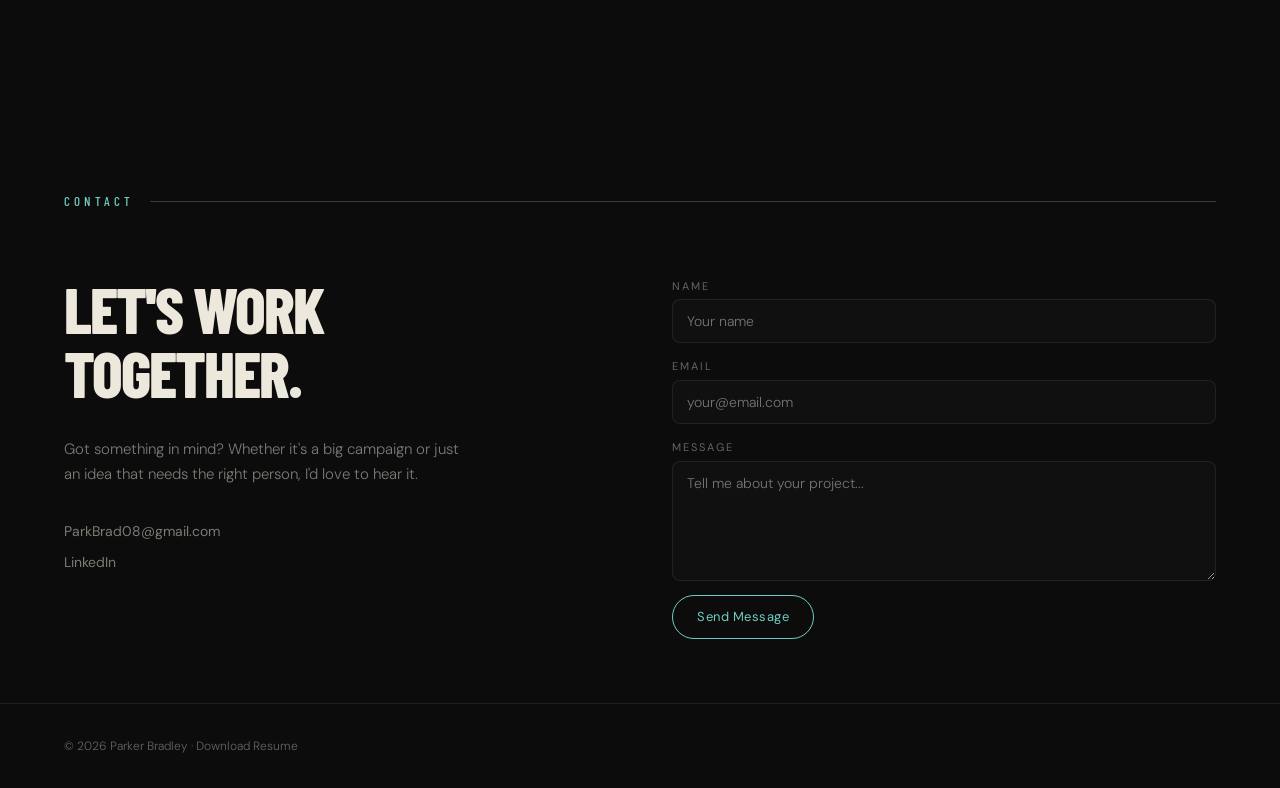
==== commit c9790c30: "Add Elm Street Ale photo, DP Slide and Push-6 videos to gallery; Push-6 in carousel Co-Authored-By: " ====
--- a/index.html
+++ b/index.html
@@ -117,6 +117,9 @@
         <div class="carousel-item" data-src="assets/img/48421152_240530_regional_prac_BSB-23.jpg" data-type="image">
           <img src="assets/img/48421152_240530_regional_prac_BSB-23.jpg" alt="OSU Baseball catcher in practice">
         </div>
+        <div class="carousel-item" data-src="assets/video/push-6.mp4" data-type="video">
+          <video src="assets/video/push-6.mp4" autoplay muted loop playsinline></video>
+        </div>
         <div class="carousel-item" data-src="assets/video/potato.mp4" data-type="video">
           <video src="assets/video/potato.mp4" autoplay muted loop playsinline></video>
         </div>
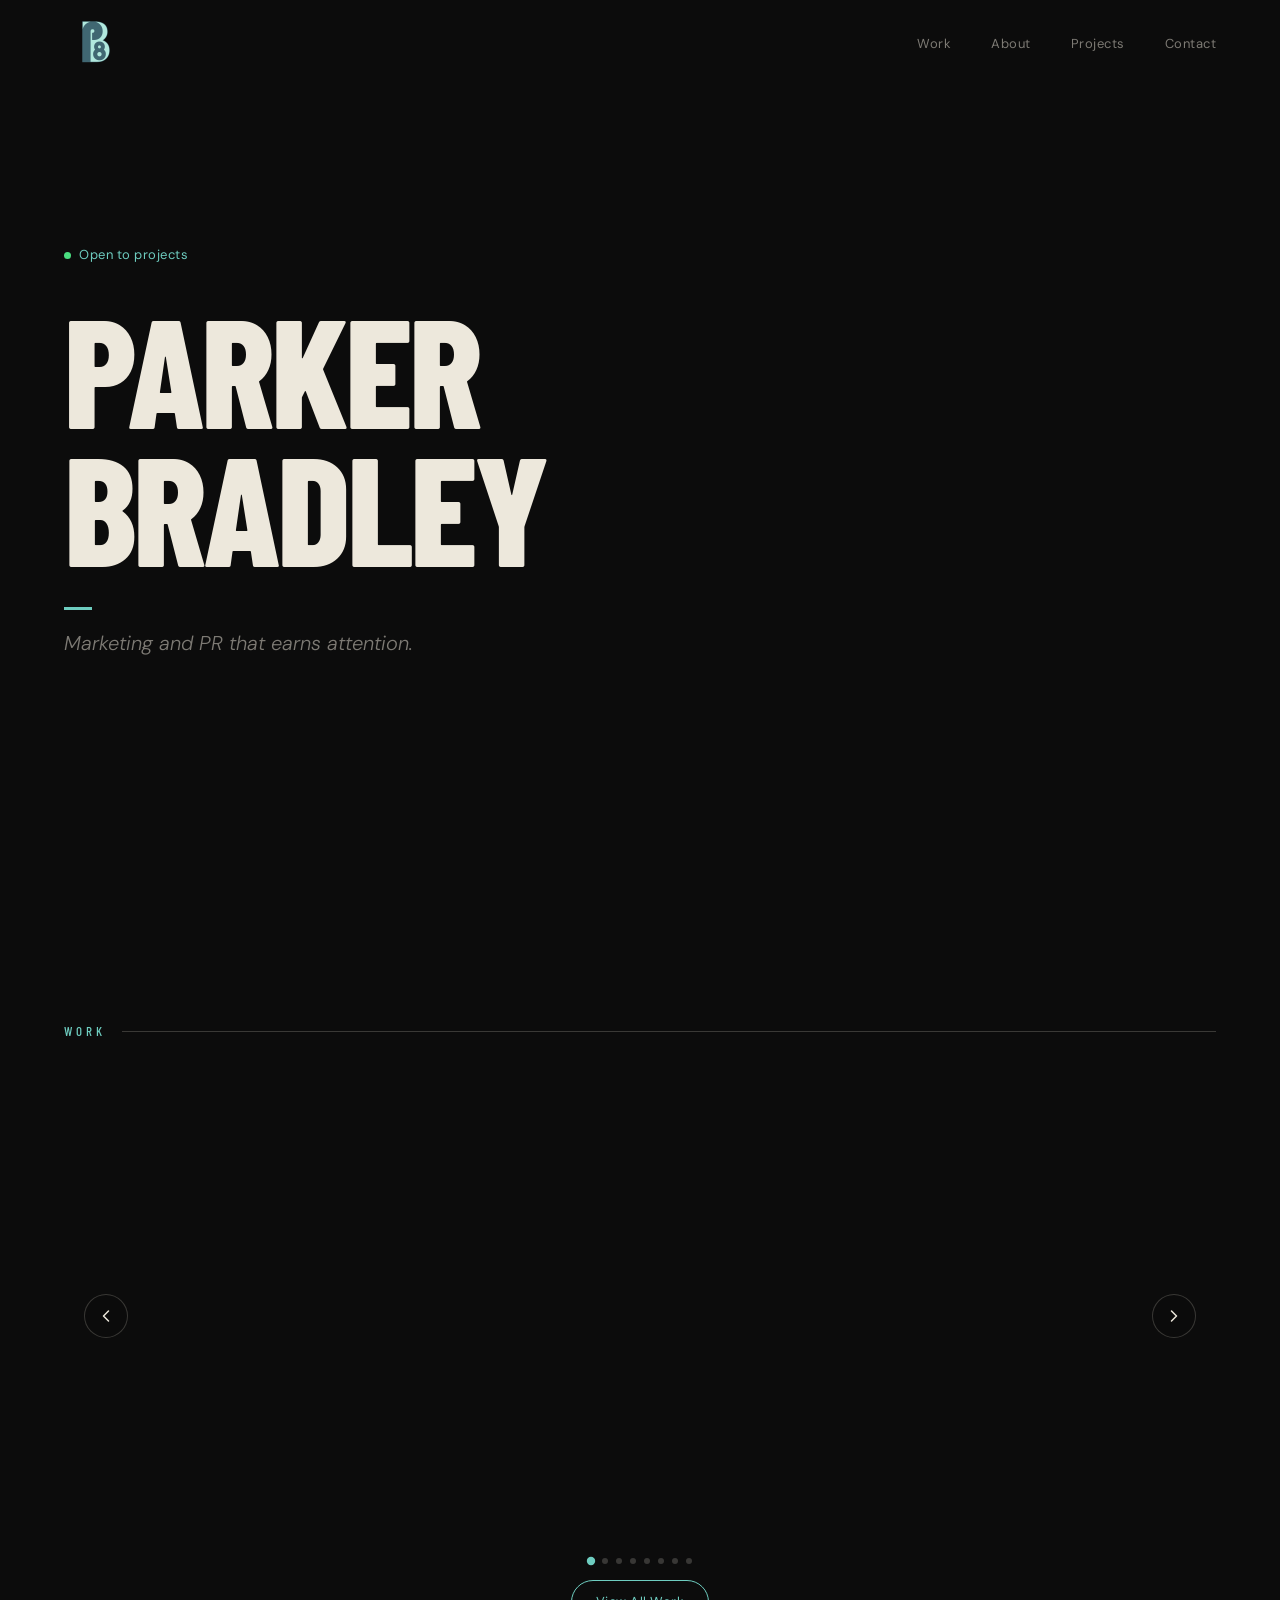
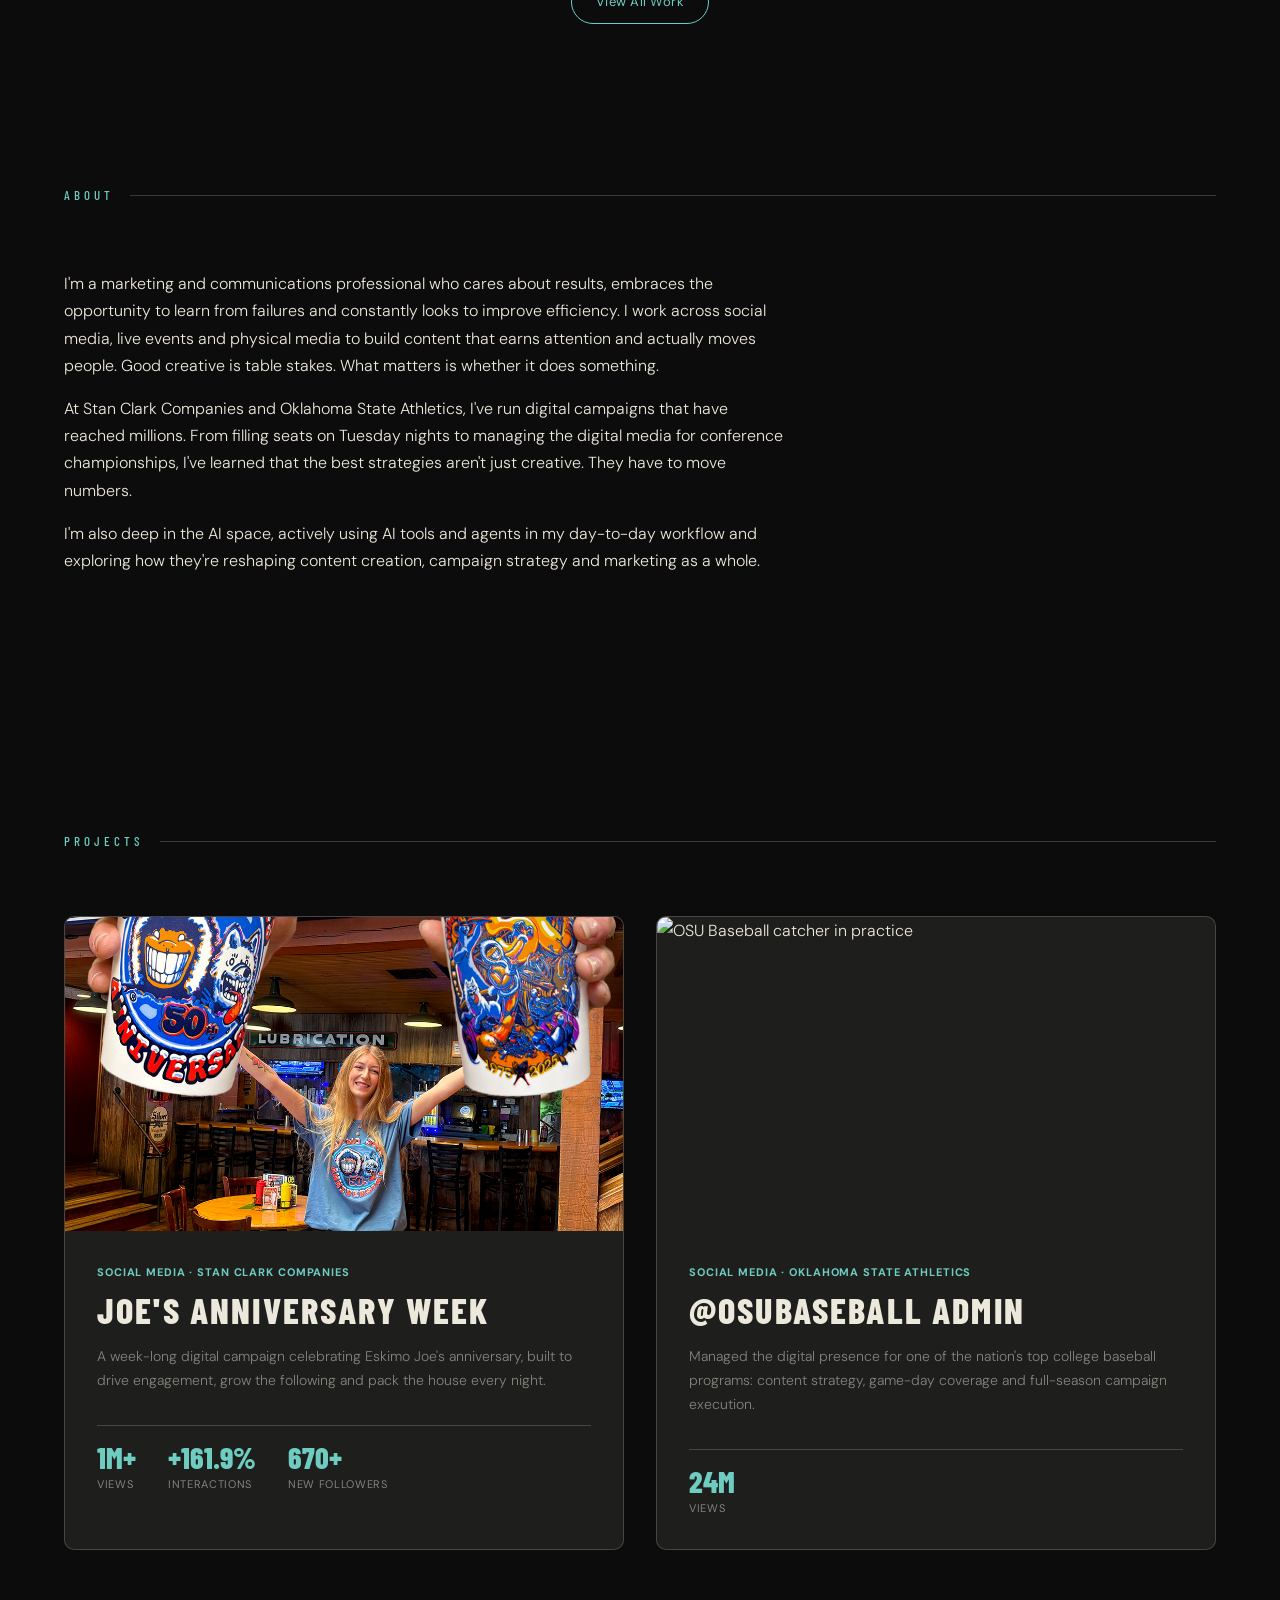
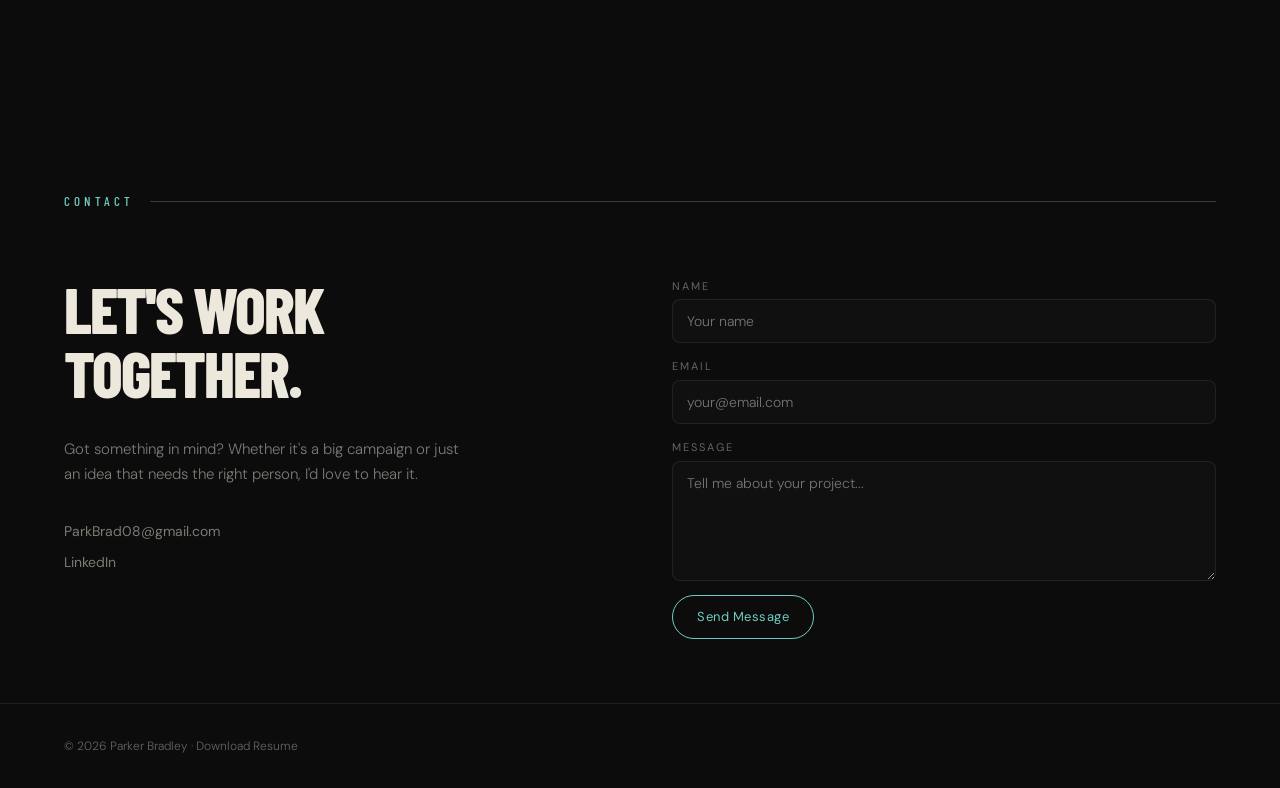
==== commit 210bdede: "Remove em dashes from project card descriptions Co-Authored-By: Claude Sonnet 4.6 <noreply@anthropic" ====
--- a/index.html
+++ b/index.html
@@ -178,7 +178,7 @@
         <div class="project-card-body">
           <span class="project-tag">Social Media &middot; Stan Clark Companies</span>
           <h3 class="project-card-title">Joe's Anniversary Week</h3>
-          <p class="project-card-desc">A week-long digital campaign celebrating Eskimo Joe's anniversary — built to drive engagement, grow the following and pack the house every night.</p>
+          <p class="project-card-desc">A week-long digital campaign celebrating Eskimo Joe's anniversary, built to drive engagement, grow the following and pack the house every night.</p>
           <div class="project-stats">
             <div class="project-stat">
               <span class="project-stat-value">1M+</span>
@@ -204,7 +204,7 @@
         <div class="project-card-body">
           <span class="project-tag">Social Media &middot; Oklahoma State Athletics</span>
           <h3 class="project-card-title">@OSUBaseball Admin</h3>
-          <p class="project-card-desc">Managed the digital presence for one of the nation's top college baseball programs — content strategy, game-day coverage and full-season campaign execution.</p>
+          <p class="project-card-desc">Managed the digital presence for one of the nation's top college baseball programs: content strategy, game-day coverage and full-season campaign execution.</p>
           <div class="project-stats">
             <div class="project-stat">
               <span class="project-stat-value">24M</span>
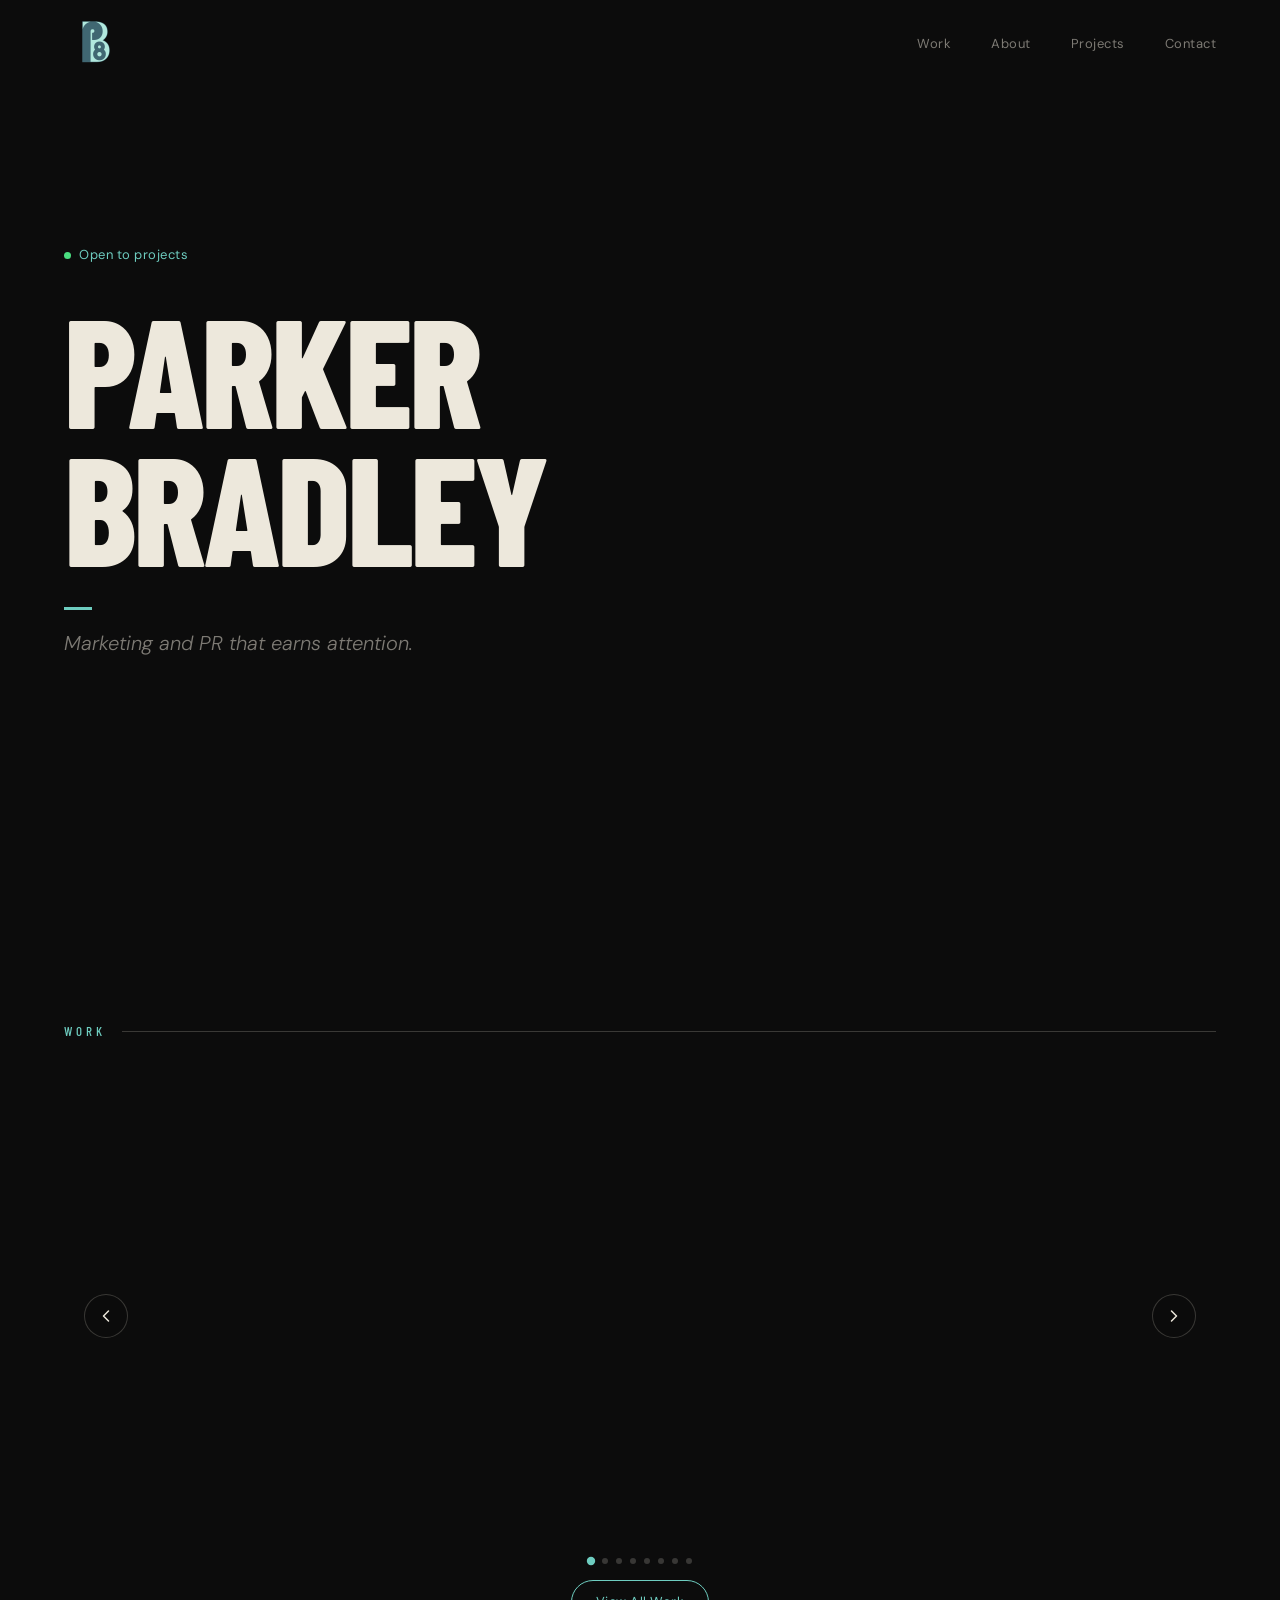
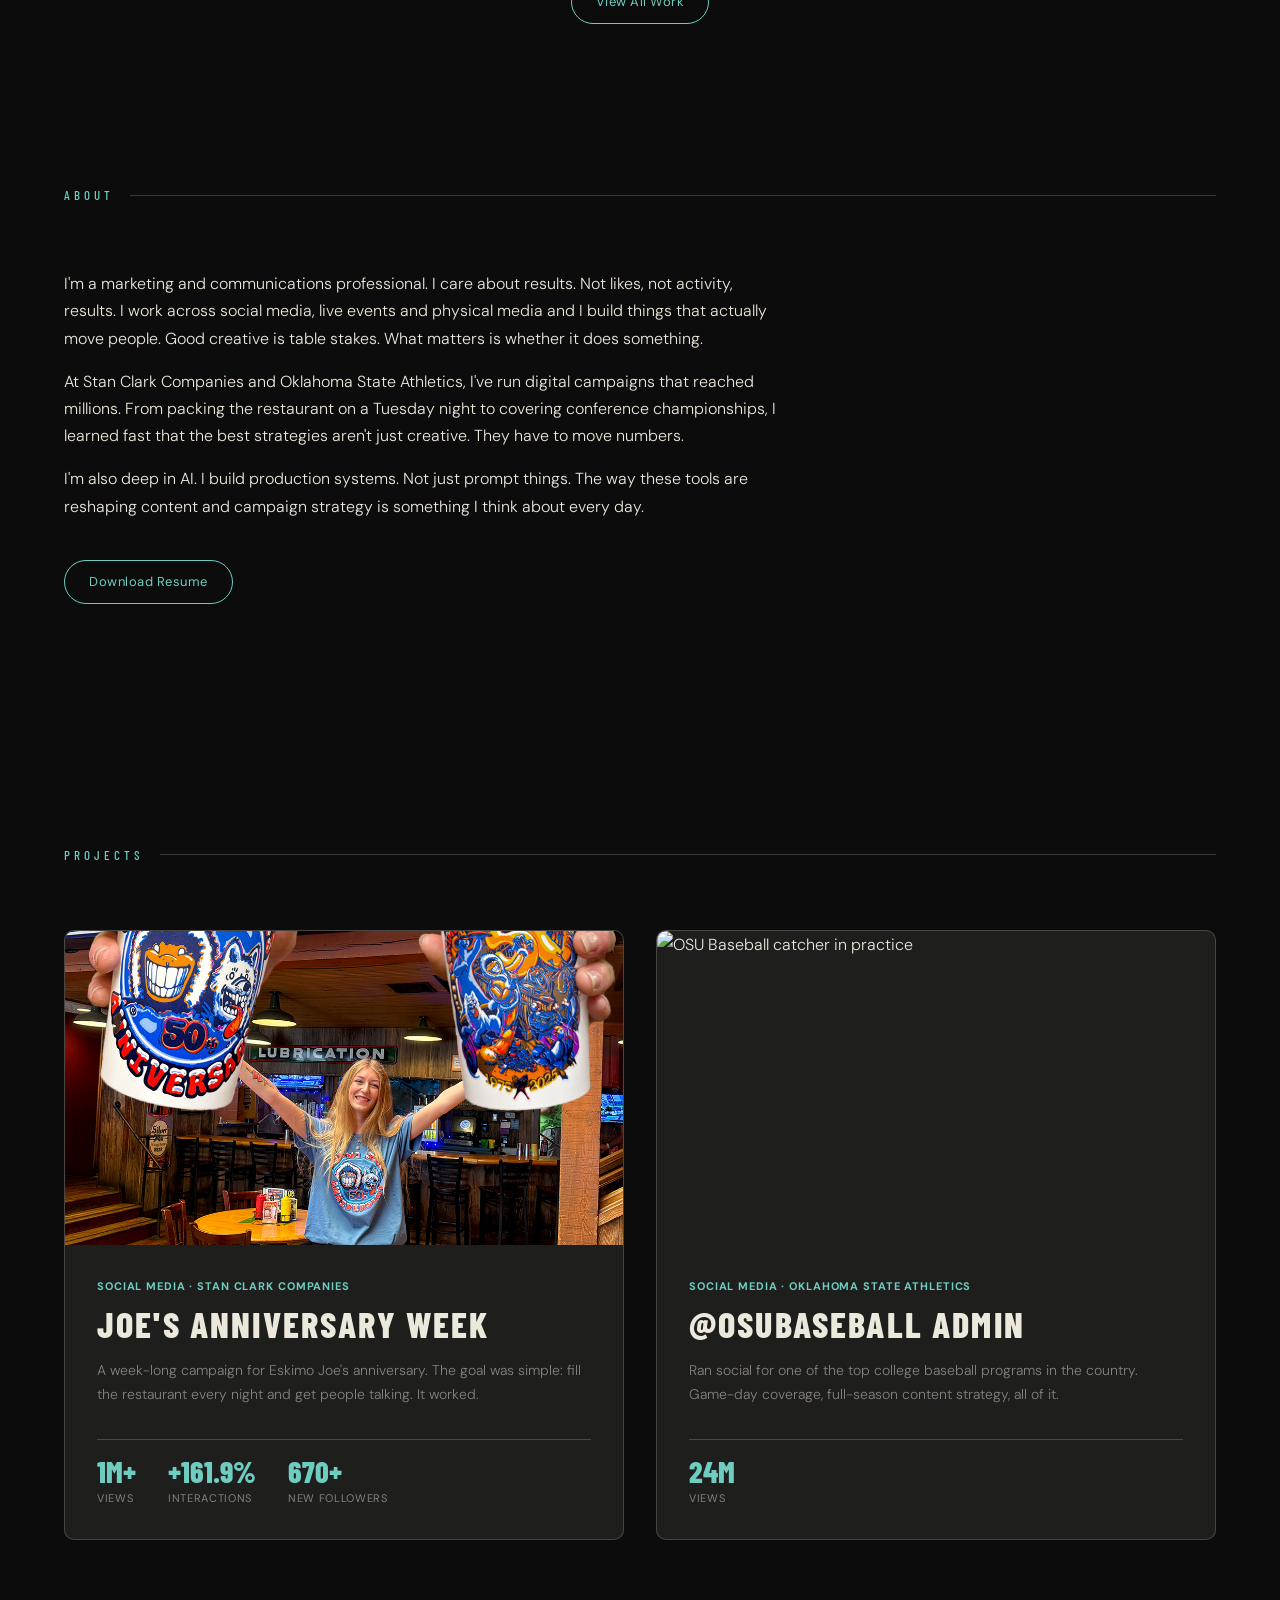
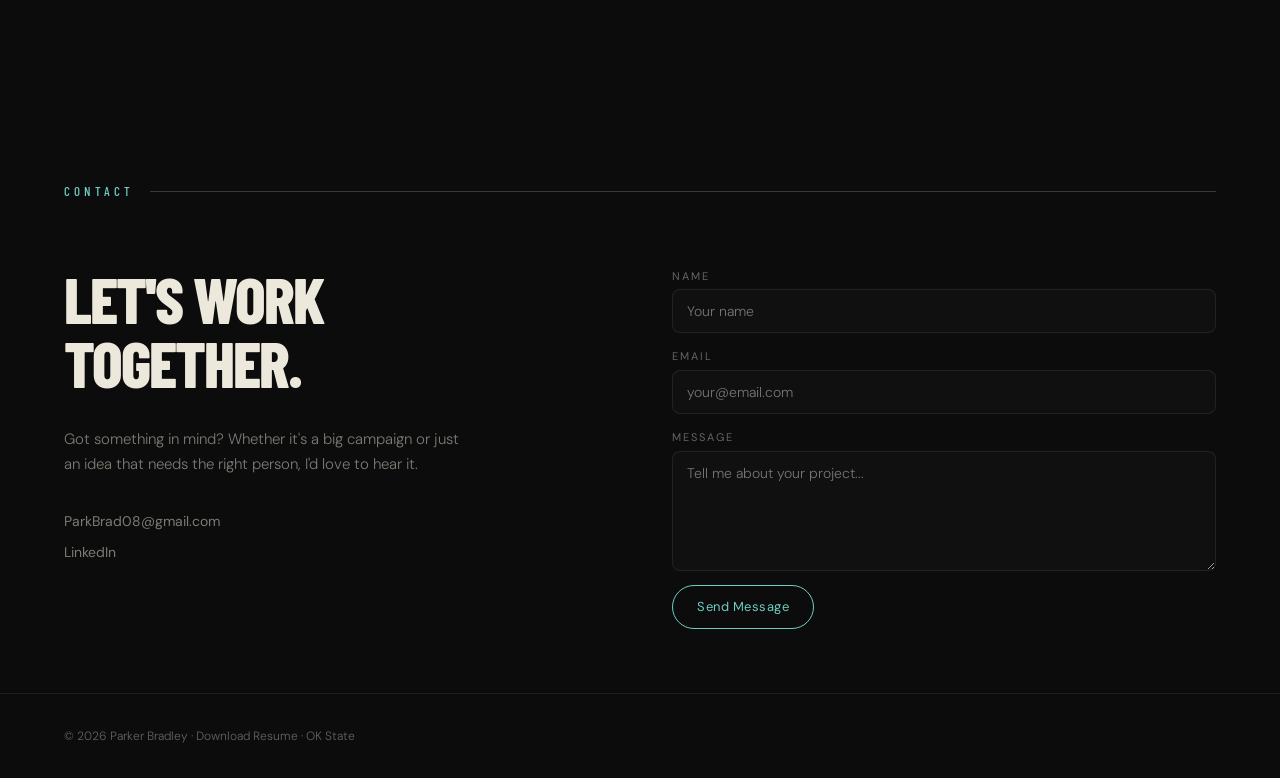
==== commit 14dfb6cd: "Apply remaining portfolio updates - Create okstate.html (SMSC class portfolio page, noindex) - Updat" ====
--- a/index.html
+++ b/index.html
@@ -110,27 +110,59 @@
       <div class="carousel-track" id="carousel-track">
         <div class="carousel-item" data-src="assets/video/hoco.mp4" data-type="video">
           <video src="assets/video/hoco.mp4" autoplay muted loop playsinline></video>
+          <div class="media-caption">
+            <span class="media-caption-title"><!-- TODO: title --></span>
+            <span class="media-caption-desc"><!-- TODO: one-line description --></span>
+          </div>
         </div>
         <div class="carousel-item" data-src="assets/video/ornament-stir.mp4" data-type="video">
           <video src="assets/video/ornament-stir.mp4" autoplay muted loop playsinline></video>
+          <div class="media-caption">
+            <span class="media-caption-title"><!-- TODO: title --></span>
+            <span class="media-caption-desc"><!-- TODO: one-line description --></span>
+          </div>
         </div>
         <div class="carousel-item" data-src="assets/img/48421152_240530_regional_prac_BSB-23.jpg" data-type="image">
           <img src="assets/img/48421152_240530_regional_prac_BSB-23.jpg" alt="OSU Baseball catcher in practice">
+          <div class="media-caption">
+            <span class="media-caption-title"><!-- TODO: title --></span>
+            <span class="media-caption-desc"><!-- TODO: one-line description --></span>
+          </div>
         </div>
         <div class="carousel-item" data-src="assets/video/push-6.mp4" data-type="video">
           <video src="assets/video/push-6.mp4" autoplay muted loop playsinline></video>
+          <div class="media-caption">
+            <span class="media-caption-title"><!-- TODO: title --></span>
+            <span class="media-caption-desc"><!-- TODO: one-line description --></span>
+          </div>
         </div>
         <div class="carousel-item" data-src="assets/video/potato.mp4" data-type="video">
           <video src="assets/video/potato.mp4" autoplay muted loop playsinline></video>
+          <div class="media-caption">
+            <span class="media-caption-title"><!-- TODO: title --></span>
+            <span class="media-caption-desc"><!-- TODO: one-line description --></span>
+          </div>
         </div>
         <div class="carousel-item" data-src="assets/video/glow-night.mp4" data-type="video">
           <video src="assets/video/glow-night.mp4" autoplay muted loop playsinline></video>
+          <div class="media-caption">
+            <span class="media-caption-title"><!-- TODO: title --></span>
+            <span class="media-caption-desc"><!-- TODO: one-line description --></span>
+          </div>
         </div>
         <div class="carousel-item" data-src="assets/video/cheese-fry.mp4" data-type="video">
           <video src="assets/video/cheese-fry.mp4" autoplay muted loop playsinline></video>
+          <div class="media-caption">
+            <span class="media-caption-title"><!-- TODO: title --></span>
+            <span class="media-caption-desc"><!-- TODO: one-line description --></span>
+          </div>
         </div>
         <div class="carousel-item" data-src="assets/video/ut-martin.mp4" data-type="video">
           <video src="assets/video/ut-martin.mp4" autoplay muted loop playsinline></video>
+          <div class="media-caption">
+            <span class="media-caption-title"><!-- TODO: title --></span>
+            <span class="media-caption-desc"><!-- TODO: one-line description --></span>
+          </div>
         </div>
       </div>
       <button class="carousel-btn carousel-btn--next" aria-label="Next">
@@ -154,9 +186,10 @@
     </div>
     <div class="about-layout about-layout--full">
       <div class="about-text">
-        <p>I'm a marketing and communications professional who cares about results, embraces the opportunity to learn from failures and constantly looks to improve efficiency. I work across social media, live events and physical media to build content that earns attention and actually moves people. Good creative is table stakes. What matters is whether it does something.</p>
-        <p>At Stan Clark Companies and Oklahoma State Athletics, I've run digital campaigns that have reached millions. From filling seats on Tuesday nights to managing the digital media for conference championships, I've learned that the best strategies aren't just creative. They have to move numbers.</p>
-        <p>I'm also deep in the AI space, actively using AI tools and agents in my day-to-day workflow and exploring how they're reshaping content creation, campaign strategy and marketing as a whole.</p>
+        <p>I'm a marketing and communications professional. I care about results. Not likes, not activity, results. I work across social media, live events and physical media and I build things that actually move people. Good creative is table stakes. What matters is whether it does something.</p>
+        <p>At Stan Clark Companies and Oklahoma State Athletics, I've run digital campaigns that reached millions. From packing the restaurant on a Tuesday night to covering conference championships, I learned fast that the best strategies aren't just creative. They have to move numbers.</p>
+        <p>I'm also deep in AI. I build production systems. Not just prompt things. The way these tools are reshaping content and campaign strategy is something I think about every day.</p>
+        <a href="/assets/docs/resume.pdf" target="_blank" class="btn-pill" style="margin-top:1.5rem;display:inline-block;">Download Resume</a>
       </div>
     </div>
   </section>
@@ -178,7 +211,7 @@
         <div class="project-card-body">
           <span class="project-tag">Social Media &middot; Stan Clark Companies</span>
           <h3 class="project-card-title">Joe's Anniversary Week</h3>
-          <p class="project-card-desc">A week-long digital campaign celebrating Eskimo Joe's anniversary, built to drive engagement, grow the following and pack the house every night.</p>
+          <p class="project-card-desc">A week-long campaign for Eskimo Joe's anniversary. The goal was simple: fill the restaurant every night and get people talking. It worked.</p>
           <div class="project-stats">
             <div class="project-stat">
               <span class="project-stat-value">1M+</span>
@@ -204,7 +237,7 @@
         <div class="project-card-body">
           <span class="project-tag">Social Media &middot; Oklahoma State Athletics</span>
           <h3 class="project-card-title">@OSUBaseball Admin</h3>
-          <p class="project-card-desc">Managed the digital presence for one of the nation's top college baseball programs: content strategy, game-day coverage and full-season campaign execution.</p>
+          <p class="project-card-desc">Ran social for one of the top college baseball programs in the country. Game-day coverage, full-season content strategy, all of it.</p>
           <div class="project-stats">
             <div class="project-stat">
               <span class="project-stat-value">24M</span>
@@ -258,7 +291,7 @@
 
   <!-- ===== FOOTER ===== -->
   <footer class="footer">
-    <span>&copy; 2026 Parker Bradley &middot; <a href="assets/docs/resume.pdf" download="Parker_Bradley_Resume.pdf">Download Resume</a></span>
+    <span>&copy; 2026 Parker Bradley &middot; <a href="assets/docs/resume.pdf" download="Parker_Bradley_Resume.pdf">Download Resume</a> &middot; <a href="/okstate">OK State</a></span>
   </footer>
 
   <!-- ===== LIGHTBOX ===== -->
--- a/assets/css/style.css
+++ b/assets/css/style.css
@@ -1214,3 +1214,40 @@
     transition: none;
   }
 }
+
+/* ===== MEDIA CAPTIONS ===== */
+.carousel-item { position: relative; }
+
+.media-caption {
+  position: absolute;
+  bottom: 0;
+  left: 0;
+  right: 0;
+  padding: 2rem 1rem 0.75rem;
+  background: linear-gradient(to top, rgba(12,12,12,0.82) 0%, transparent 100%);
+  opacity: 0;
+  transition: opacity 0.25s ease;
+  pointer-events: none;
+}
+
+.media-item:hover .media-caption,
+.carousel-item:hover .media-caption {
+  opacity: 1;
+}
+
+.media-caption-title {
+  display: block;
+  font-size: 0.78rem;
+  font-weight: 500;
+  color: #EDE8DC;
+  letter-spacing: 0.05em;
+  text-transform: uppercase;
+}
+
+.media-caption-desc {
+  display: block;
+  font-size: 0.72rem;
+  color: rgba(237,232,220,0.5);
+  margin-top: 0.2rem;
+  line-height: 1.4;
+}
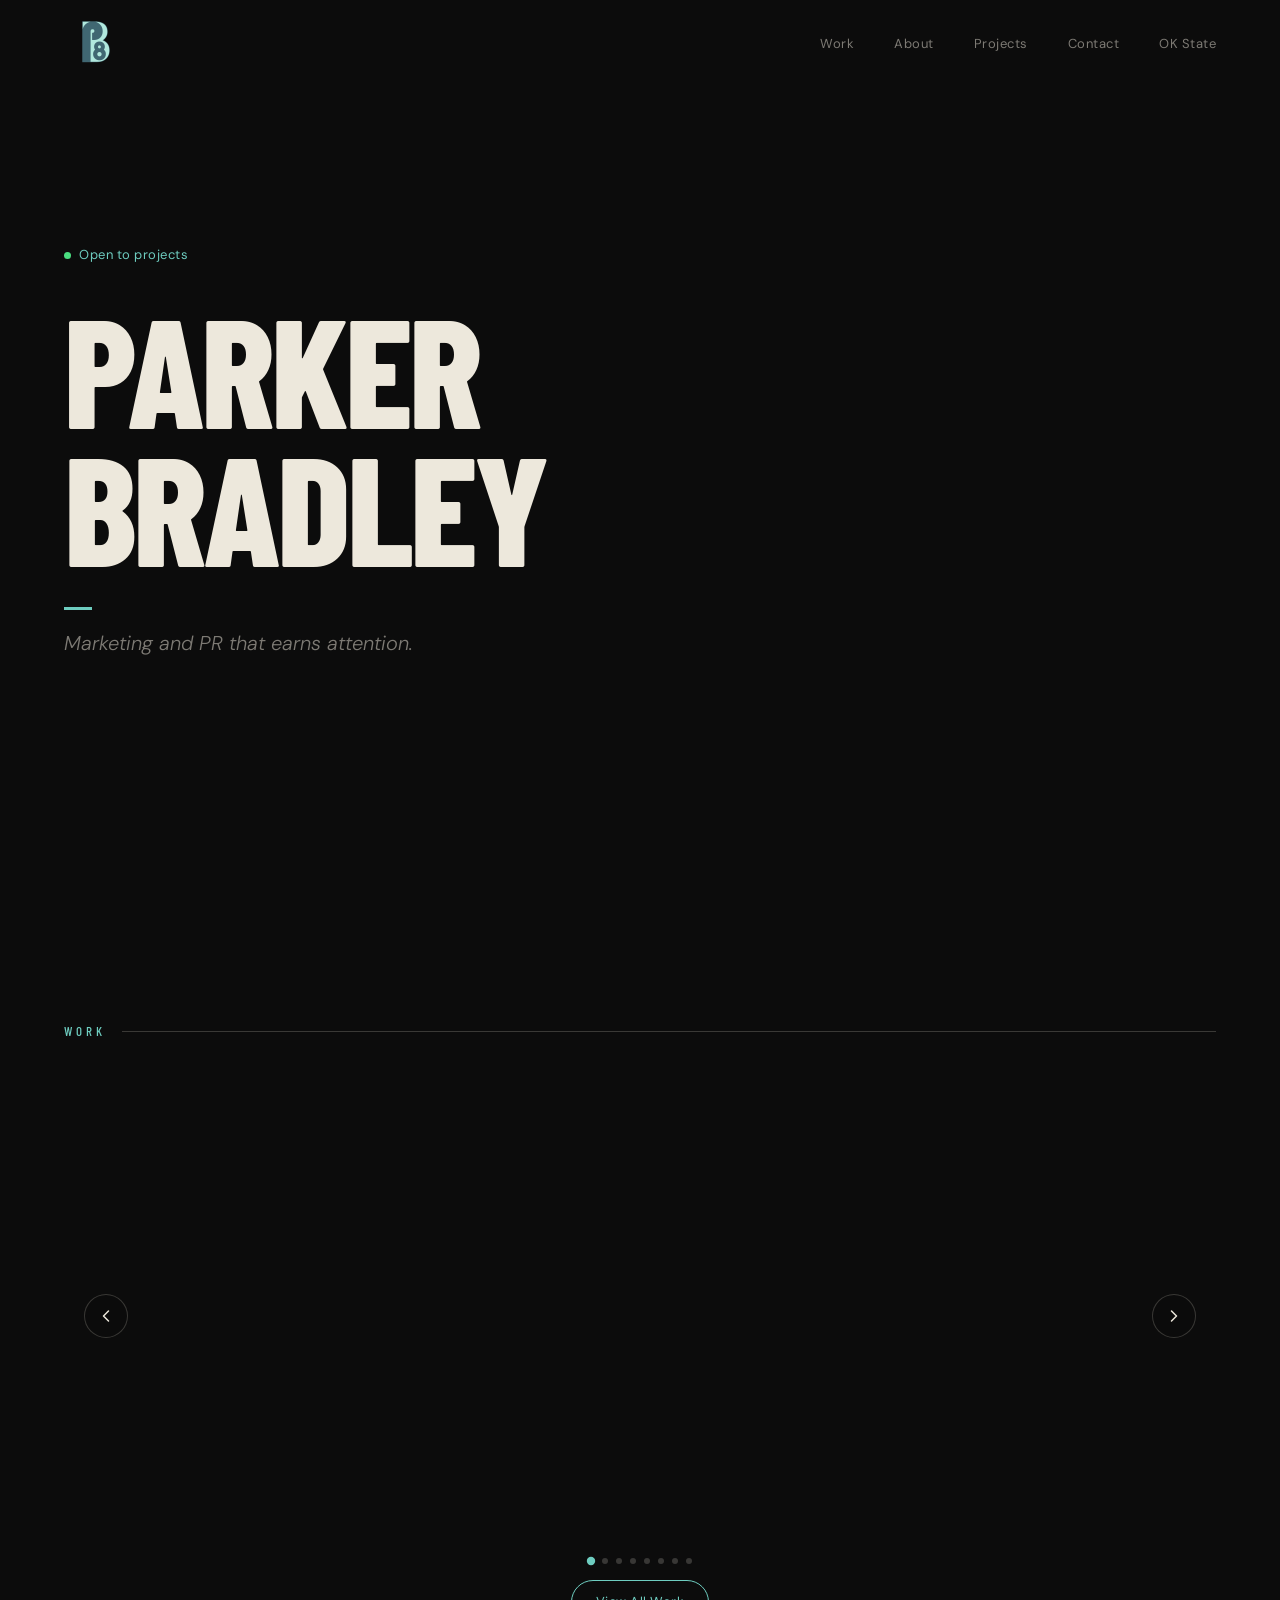
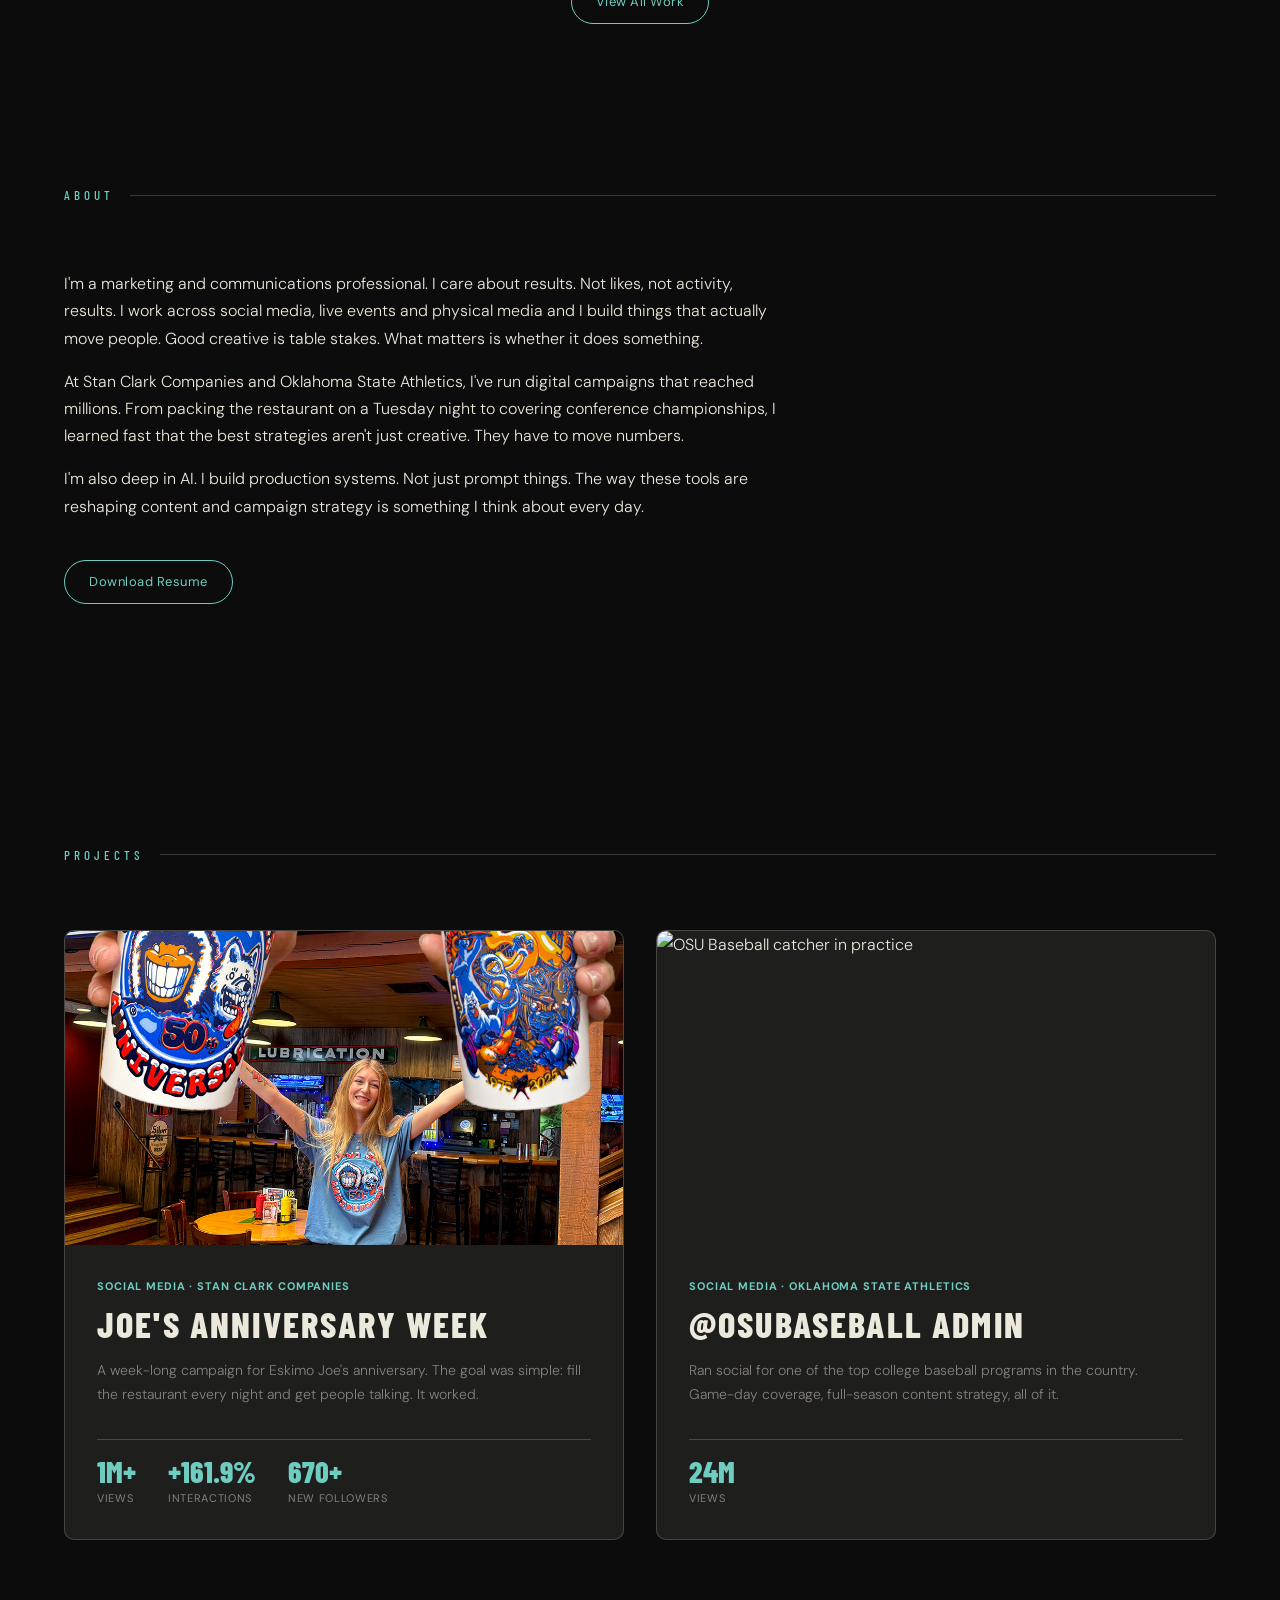
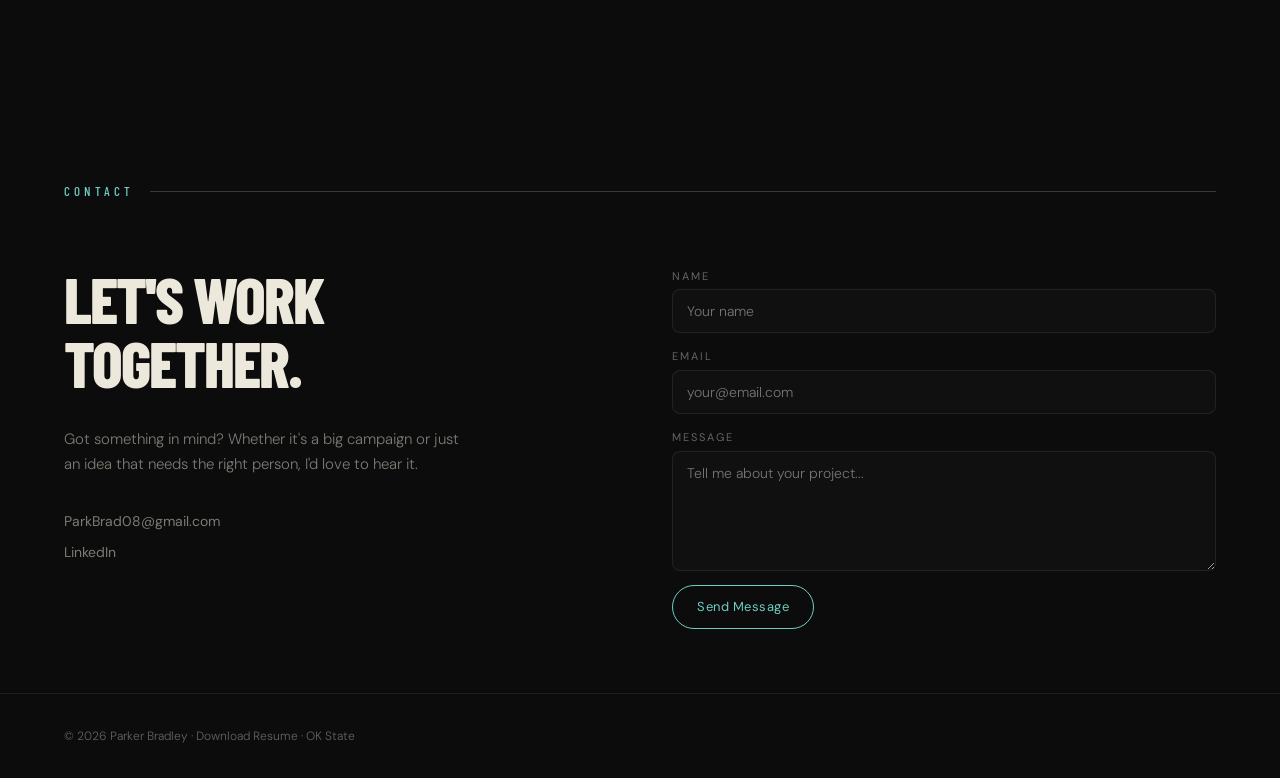
==== commit 167f4ba8: "Add OK State link to nav on both pages Co-Authored-By: Claude Sonnet 4.6 <noreply@anthropic.com>" ====
--- a/index.html
+++ b/index.html
@@ -78,6 +78,7 @@
       <a href="#about" class="nav-link">About</a>
       <a href="#projects" class="nav-link">Projects</a>
       <a href="#contact" class="nav-link">Contact</a>
+      <a href="/okstate" class="nav-link">OK State</a>
     </div>
   </nav>
 
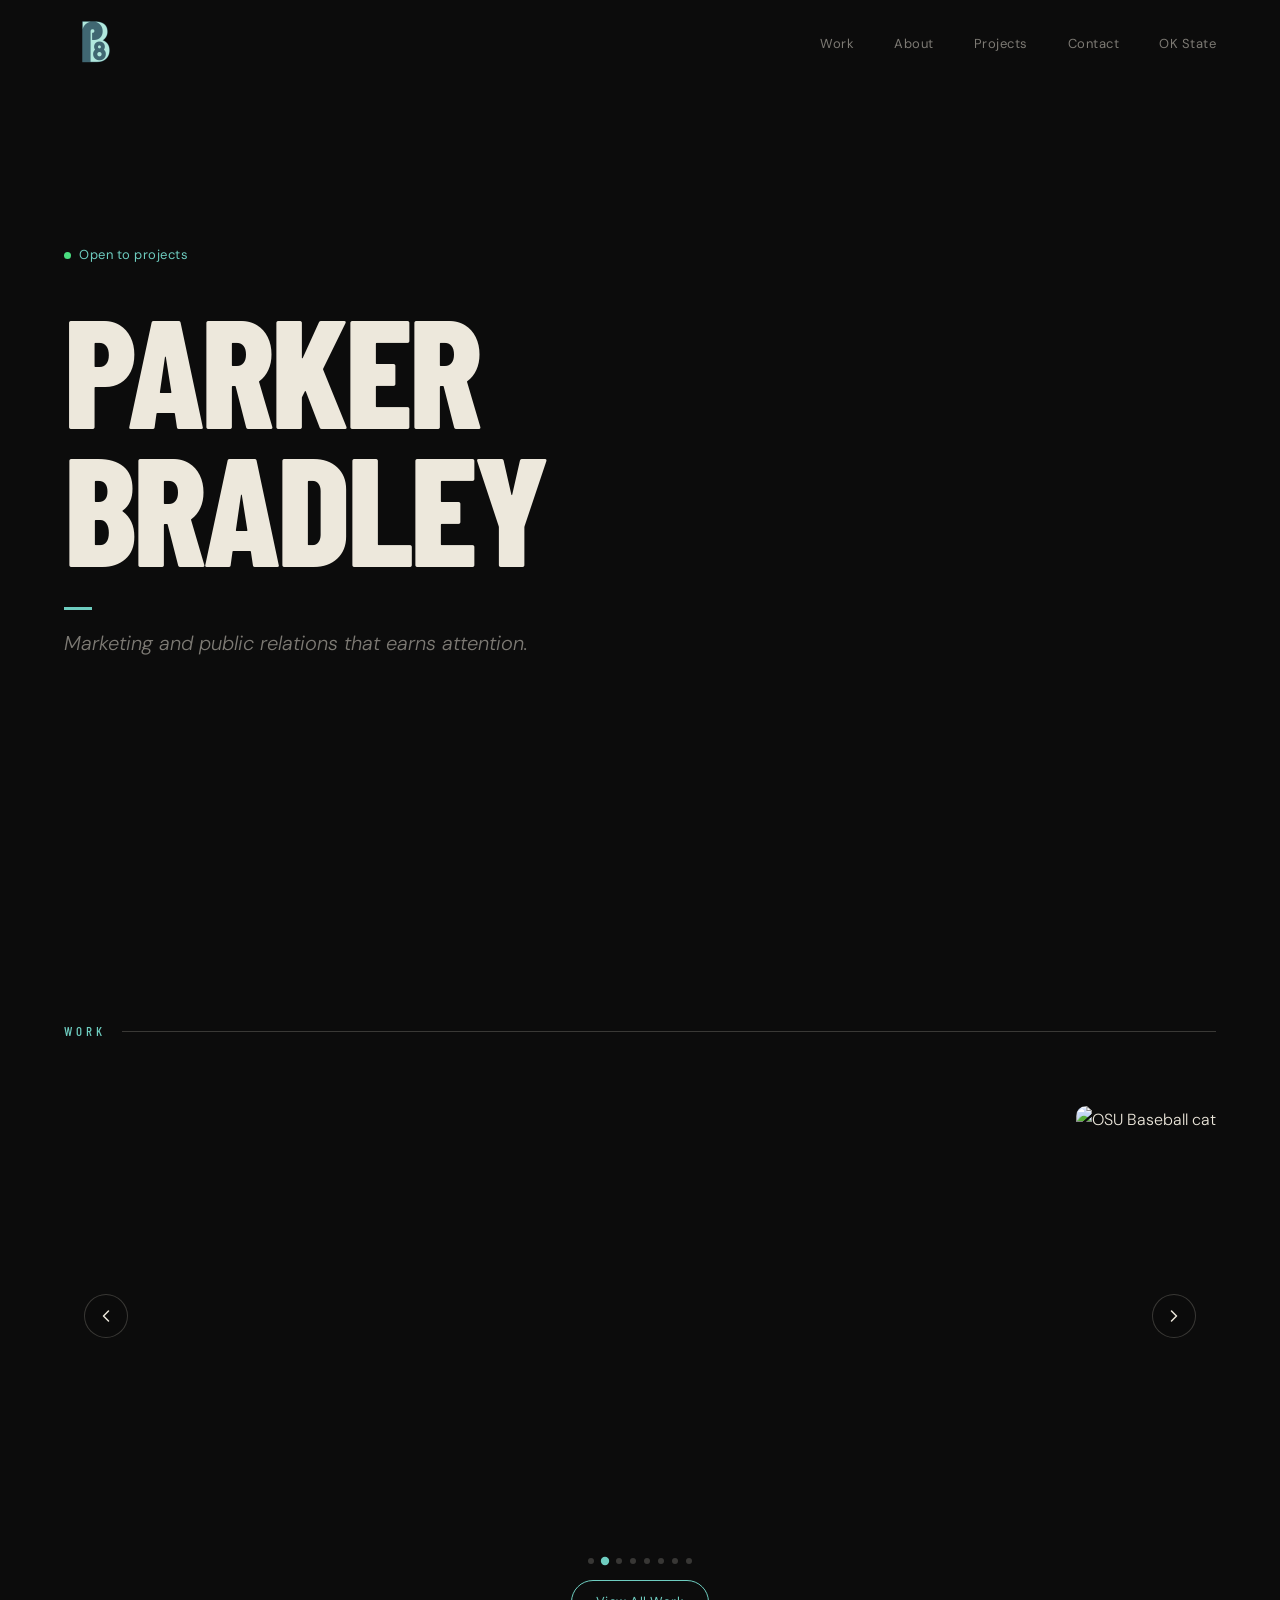
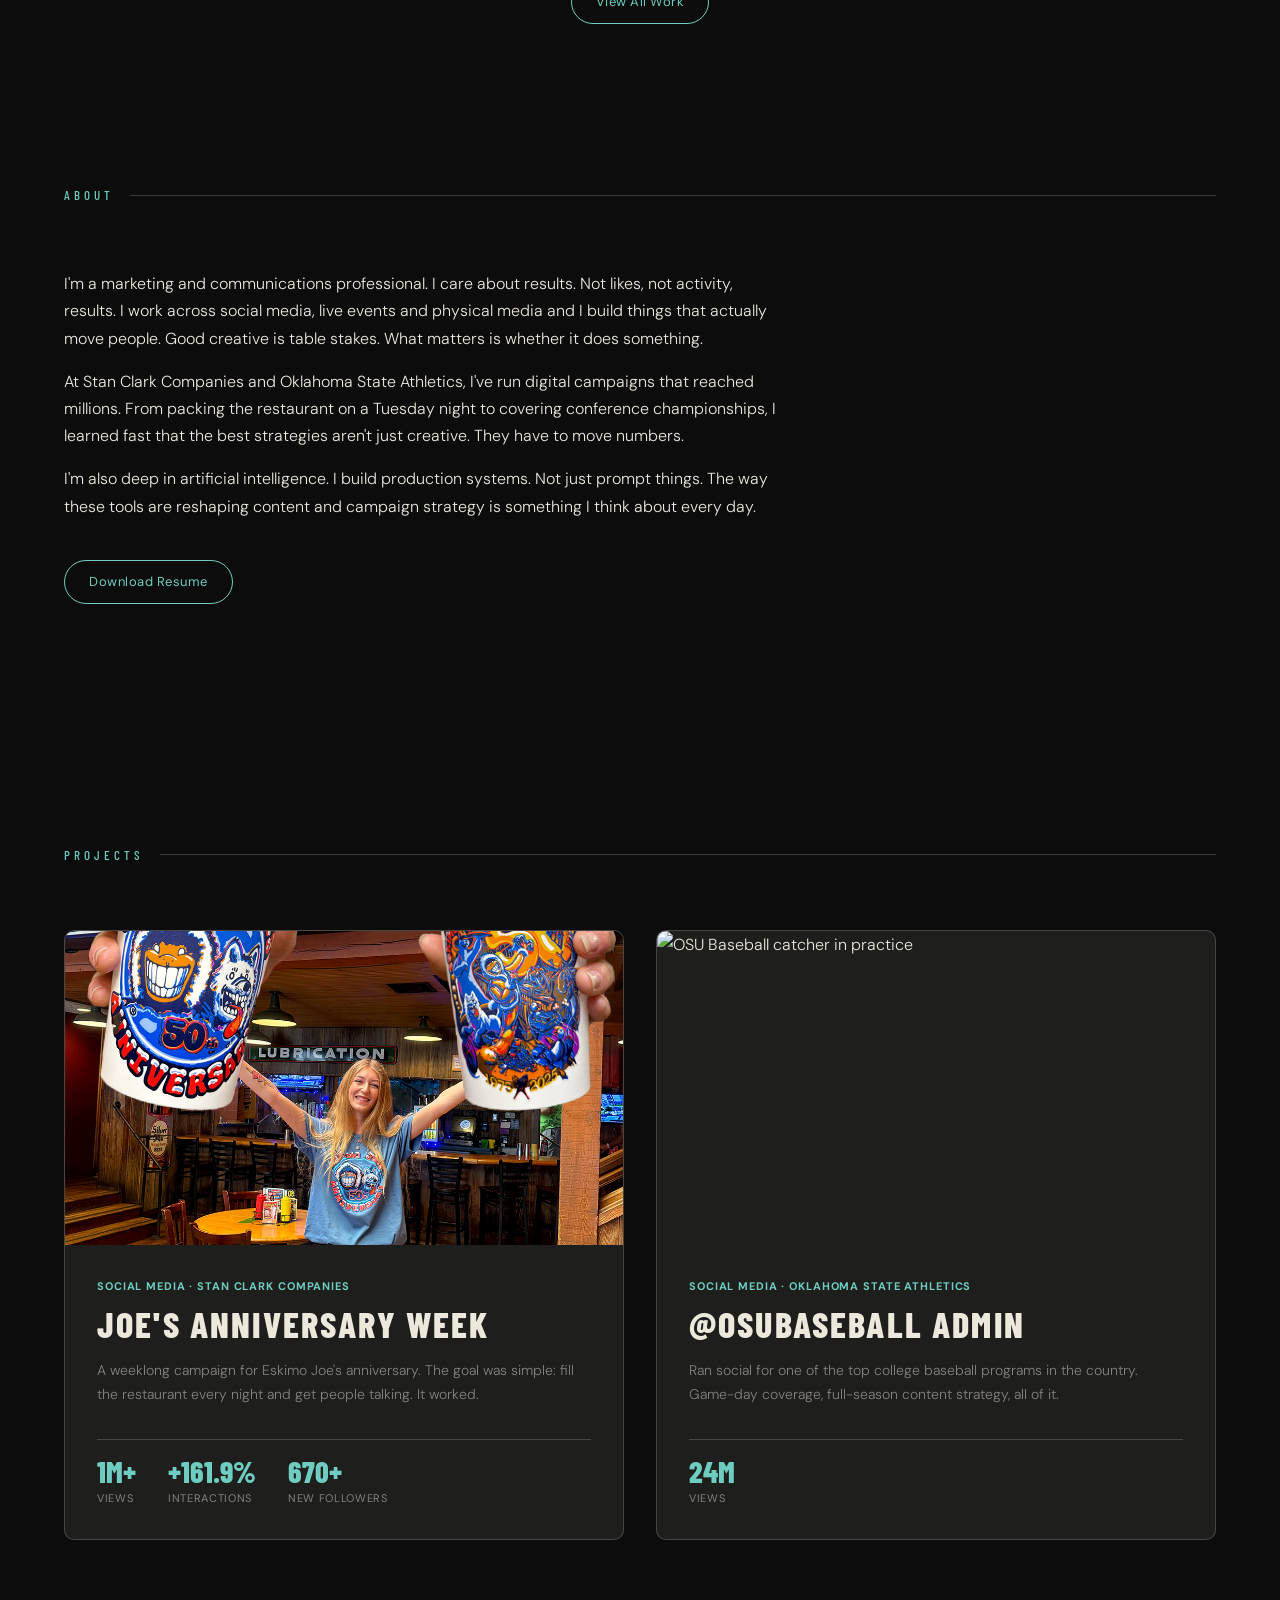
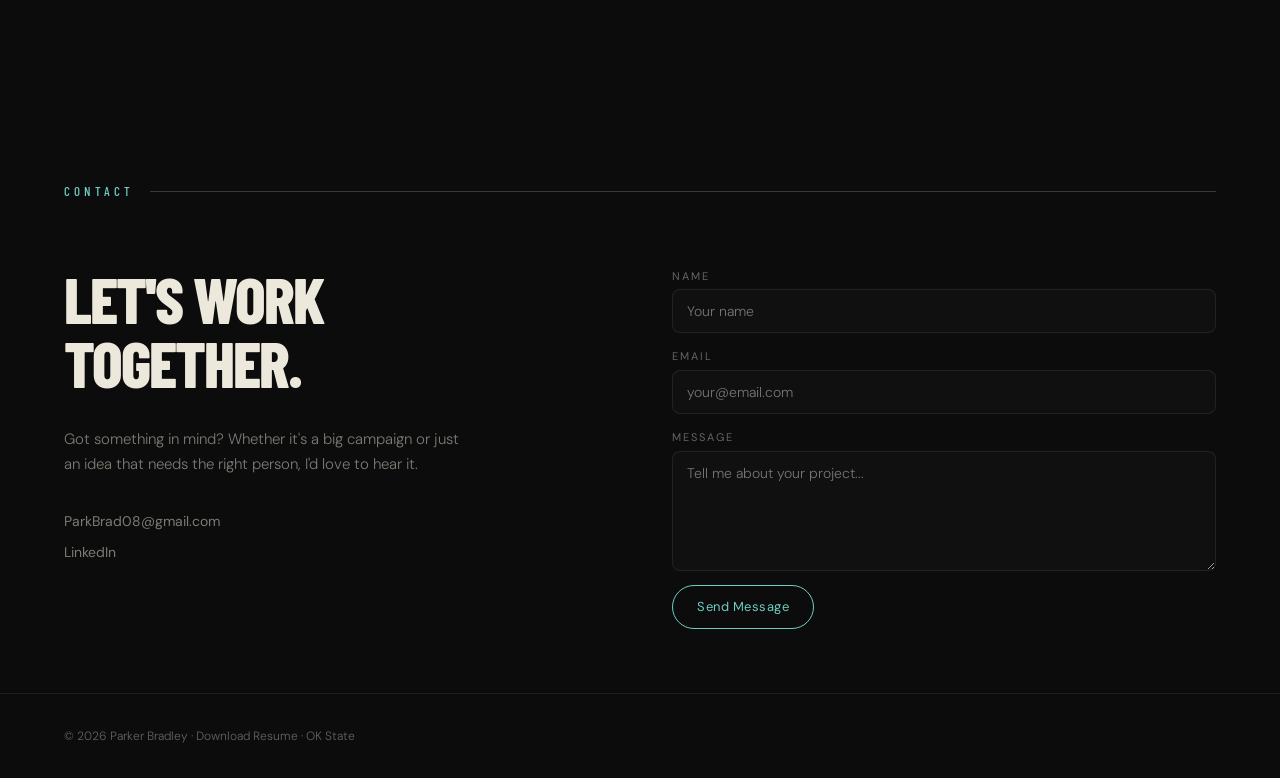
==== commit 1f62aea5: "AP Style pass and OK State hover captions - 'PR' -> 'public relations' throughout (hero, meta, OG, T" ====
--- a/index.html
+++ b/index.html
@@ -4,7 +4,7 @@
   <meta charset="UTF-8">
   <meta name="viewport" content="width=device-width, initial-scale=1.0">
   <title>Parker Bradley — Marketing, Communications, AI</title>
-  <meta name="description" content="Marketing and PR that earns attention. Portfolio of Parker Bradley — Marketing & PR Director for Eskimo Joe's and Mexico Joe's in Stillwater, OK.">
+  <meta name="description" content="Marketing and public relations that earns attention. Portfolio of Parker Bradley — Marketing and Public Relations Director for Eskimo Joe's and Mexico Joe's in Stillwater, OK.">
 
   <!-- Canonical -->
   <link rel="canonical" href="https://parkerbradley.xyz/">
@@ -13,7 +13,7 @@
   <meta property="og:type" content="website">
   <meta property="og:url" content="https://parkerbradley.xyz/">
   <meta property="og:title" content="Parker Bradley — Marketing, Communications, AI">
-  <meta property="og:description" content="Marketing and PR that earns attention. Portfolio of Parker Bradley — digital campaigns, social media and brand storytelling for Eskimo Joe's and Oklahoma State Athletics.">
+  <meta property="og:description" content="Marketing and public relations that earns attention. Portfolio of Parker Bradley — digital campaigns, social media and brand storytelling for Eskimo Joe's and Oklahoma State Athletics.">
   <meta property="og:image" content="https://parkerbradley.xyz/assets/img/og-image.png">
   <meta property="og:image:width" content="1200">
   <meta property="og:image:height" content="630">
@@ -23,7 +23,7 @@
   <!-- Twitter / X Card -->
   <meta name="twitter:card" content="summary_large_image">
   <meta name="twitter:title" content="Parker Bradley — Marketing, Communications, AI">
-  <meta name="twitter:description" content="Marketing and PR that earns attention. Portfolio of Parker Bradley — digital campaigns, social media and brand storytelling.">
+  <meta name="twitter:description" content="Marketing and public relations that earns attention. Portfolio of Parker Bradley — digital campaigns, social media and brand storytelling.">
   <meta name="twitter:image" content="https://parkerbradley.xyz/assets/img/og-image.png">
 
   <!-- JSON-LD Structured Data -->
@@ -93,7 +93,7 @@
       </div>
       <h1 class="hero-name">Parker<br>Bradley</h1>
       <div class="hero-accent-line"></div>
-      <p class="hero-tagline">Marketing and PR that earns attention.</p>
+      <p class="hero-tagline">Marketing and public relations that earns attention.</p>
     </div>
   </section>
 
@@ -112,57 +112,57 @@
         <div class="carousel-item" data-src="assets/video/hoco.mp4" data-type="video">
           <video src="assets/video/hoco.mp4" autoplay muted loop playsinline></video>
           <div class="media-caption">
-            <span class="media-caption-title"><!-- TODO: title --></span>
-            <span class="media-caption-desc"><!-- TODO: one-line description --></span>
+            <span class="media-caption-title">Homecoming Concert</span>
+            <span class="media-caption-desc">Game-day energy from Eskimo Joe's homecoming concert.</span>
           </div>
         </div>
         <div class="carousel-item" data-src="assets/video/ornament-stir.mp4" data-type="video">
           <video src="assets/video/ornament-stir.mp4" autoplay muted loop playsinline></video>
           <div class="media-caption">
-            <span class="media-caption-title"><!-- TODO: title --></span>
-            <span class="media-caption-desc"><!-- TODO: one-line description --></span>
+            <span class="media-caption-title">Ornament Drink</span>
+            <span class="media-caption-desc">Mexico Joe's limited-time holiday special, served inside an ornament.</span>
           </div>
         </div>
         <div class="carousel-item" data-src="assets/img/48421152_240530_regional_prac_BSB-23.jpg" data-type="image">
           <img src="assets/img/48421152_240530_regional_prac_BSB-23.jpg" alt="OSU Baseball catcher in practice">
           <div class="media-caption">
-            <span class="media-caption-title"><!-- TODO: title --></span>
-            <span class="media-caption-desc"><!-- TODO: one-line description --></span>
+            <span class="media-caption-title">OSU Baseball</span>
+            <span class="media-caption-desc">Coverage from the 2025 OSU Baseball season.</span>
           </div>
         </div>
         <div class="carousel-item" data-src="assets/video/push-6.mp4" data-type="video">
           <video src="assets/video/push-6.mp4" autoplay muted loop playsinline></video>
           <div class="media-caption">
-            <span class="media-caption-title"><!-- TODO: title --></span>
-            <span class="media-caption-desc"><!-- TODO: one-line description --></span>
+            <span class="media-caption-title">Spring Drink Lineup</span>
+            <span class="media-caption-desc">Social reel highlighting Mexico Joe's spring drink features.</span>
           </div>
         </div>
         <div class="carousel-item" data-src="assets/video/potato.mp4" data-type="video">
           <video src="assets/video/potato.mp4" autoplay muted loop playsinline></video>
           <div class="media-caption">
-            <span class="media-caption-title"><!-- TODO: title --></span>
-            <span class="media-caption-desc"><!-- TODO: one-line description --></span>
+            <span class="media-caption-title">World's Largest Potato</span>
+            <span class="media-caption-desc">The world's largest potato rolled into Eskimo Joe's during homecoming week.</span>
           </div>
         </div>
         <div class="carousel-item" data-src="assets/video/glow-night.mp4" data-type="video">
           <video src="assets/video/glow-night.mp4" autoplay muted loop playsinline></video>
           <div class="media-caption">
-            <span class="media-caption-title"><!-- TODO: title --></span>
-            <span class="media-caption-desc"><!-- TODO: one-line description --></span>
+            <span class="media-caption-title">Glow Night</span>
+            <span class="media-caption-desc">A highlight from Joe's 50th anniversary week. One of the biggest events of the year.</span>
           </div>
         </div>
         <div class="carousel-item" data-src="assets/video/cheese-fry.mp4" data-type="video">
           <video src="assets/video/cheese-fry.mp4" autoplay muted loop playsinline></video>
           <div class="media-caption">
-            <span class="media-caption-title"><!-- TODO: title --></span>
-            <span class="media-caption-desc"><!-- TODO: one-line description --></span>
+            <span class="media-caption-title">Cheese Fries</span>
+            <span class="media-caption-desc">Product reel for one of Eskimo Joe's signature menu items.</span>
           </div>
         </div>
         <div class="carousel-item" data-src="assets/video/ut-martin.mp4" data-type="video">
           <video src="assets/video/ut-martin.mp4" autoplay muted loop playsinline></video>
           <div class="media-caption">
-            <span class="media-caption-title"><!-- TODO: title --></span>
-            <span class="media-caption-desc"><!-- TODO: one-line description --></span>
+            <span class="media-caption-title">OSU vs. UT Martin</span>
+            <span class="media-caption-desc">Game-day coverage from the OSU football matchup.</span>
           </div>
         </div>
       </div>
@@ -189,7 +189,7 @@
       <div class="about-text">
         <p>I'm a marketing and communications professional. I care about results. Not likes, not activity, results. I work across social media, live events and physical media and I build things that actually move people. Good creative is table stakes. What matters is whether it does something.</p>
         <p>At Stan Clark Companies and Oklahoma State Athletics, I've run digital campaigns that reached millions. From packing the restaurant on a Tuesday night to covering conference championships, I learned fast that the best strategies aren't just creative. They have to move numbers.</p>
-        <p>I'm also deep in AI. I build production systems. Not just prompt things. The way these tools are reshaping content and campaign strategy is something I think about every day.</p>
+        <p>I'm also deep in artificial intelligence. I build production systems. Not just prompt things. The way these tools are reshaping content and campaign strategy is something I think about every day.</p>
         <a href="/assets/docs/resume.pdf" target="_blank" class="btn-pill" style="margin-top:1.5rem;display:inline-block;">Download Resume</a>
       </div>
     </div>
@@ -212,7 +212,7 @@
         <div class="project-card-body">
           <span class="project-tag">Social Media &middot; Stan Clark Companies</span>
           <h3 class="project-card-title">Joe's Anniversary Week</h3>
-          <p class="project-card-desc">A week-long campaign for Eskimo Joe's anniversary. The goal was simple: fill the restaurant every night and get people talking. It worked.</p>
+          <p class="project-card-desc">A weeklong campaign for Eskimo Joe's anniversary. The goal was simple: fill the restaurant every night and get people talking. It worked.</p>
           <div class="project-stats">
             <div class="project-stat">
               <span class="project-stat-value">1M+</span>
